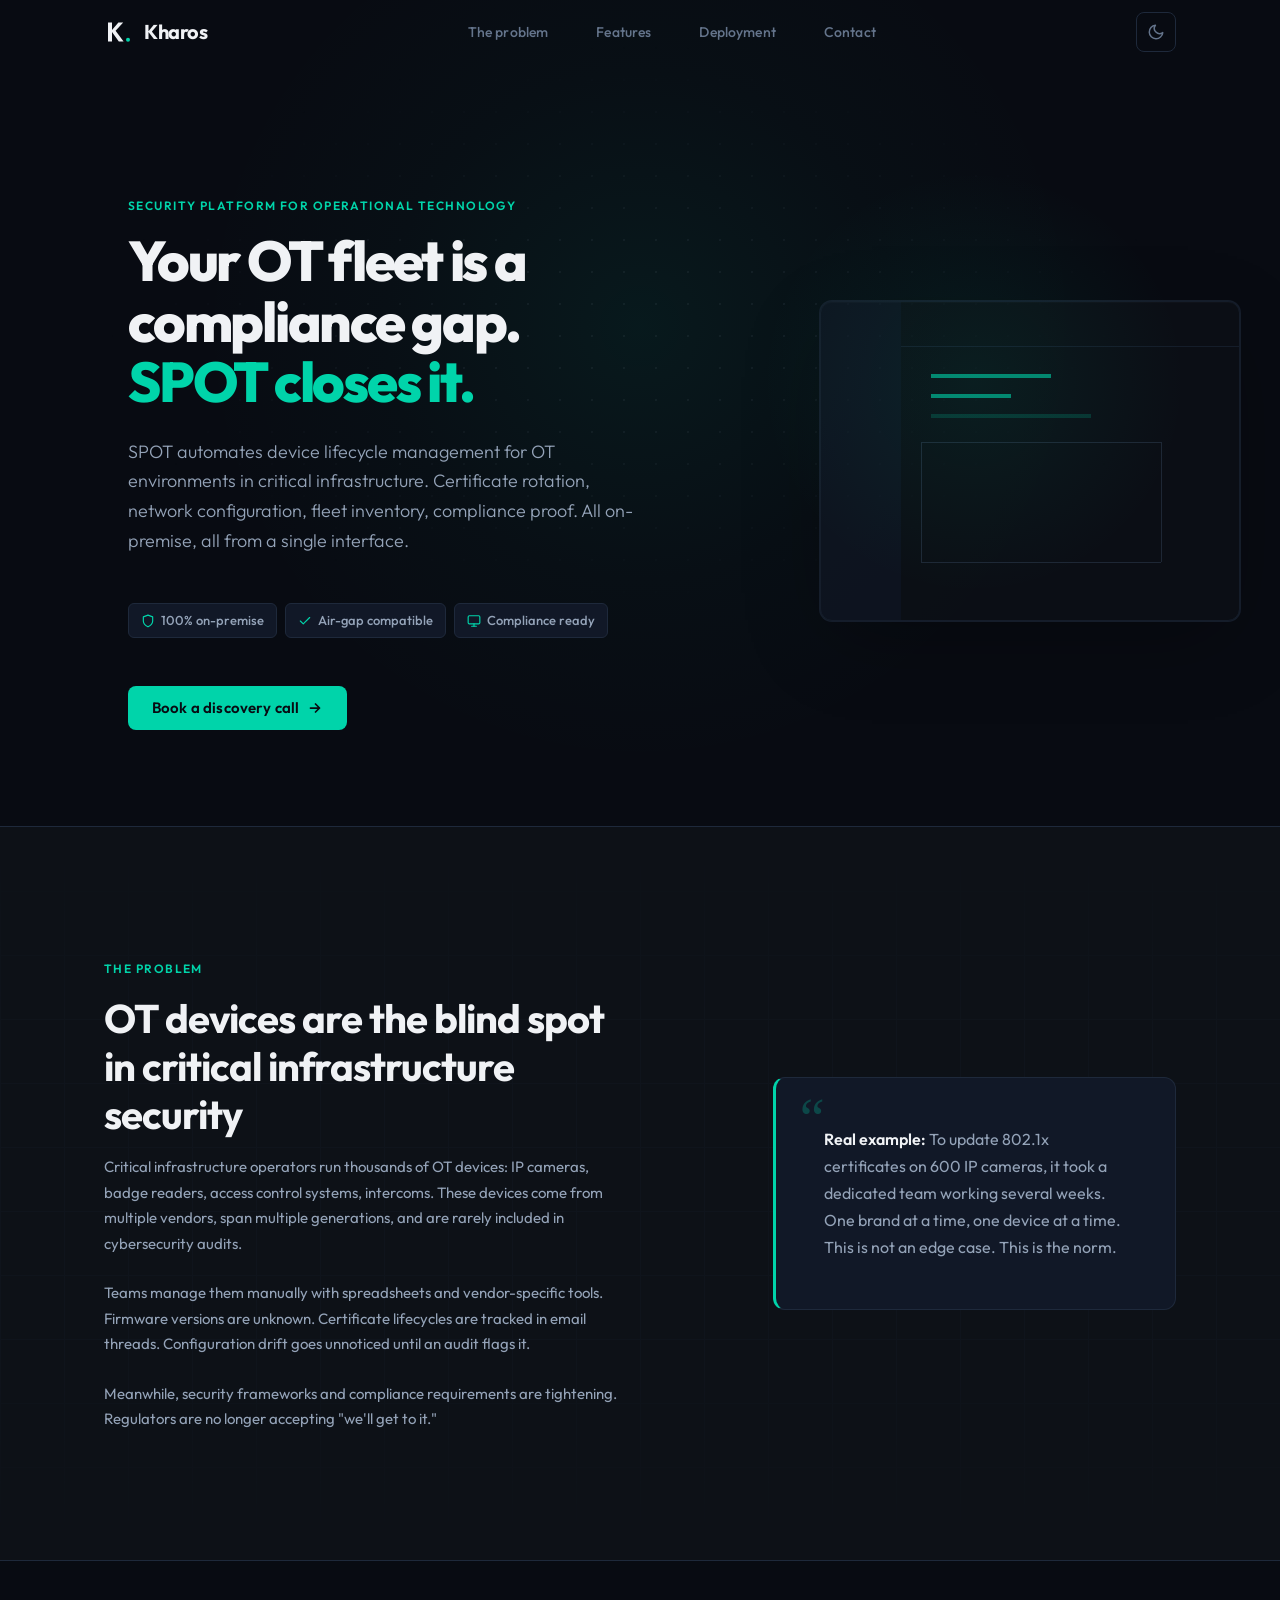
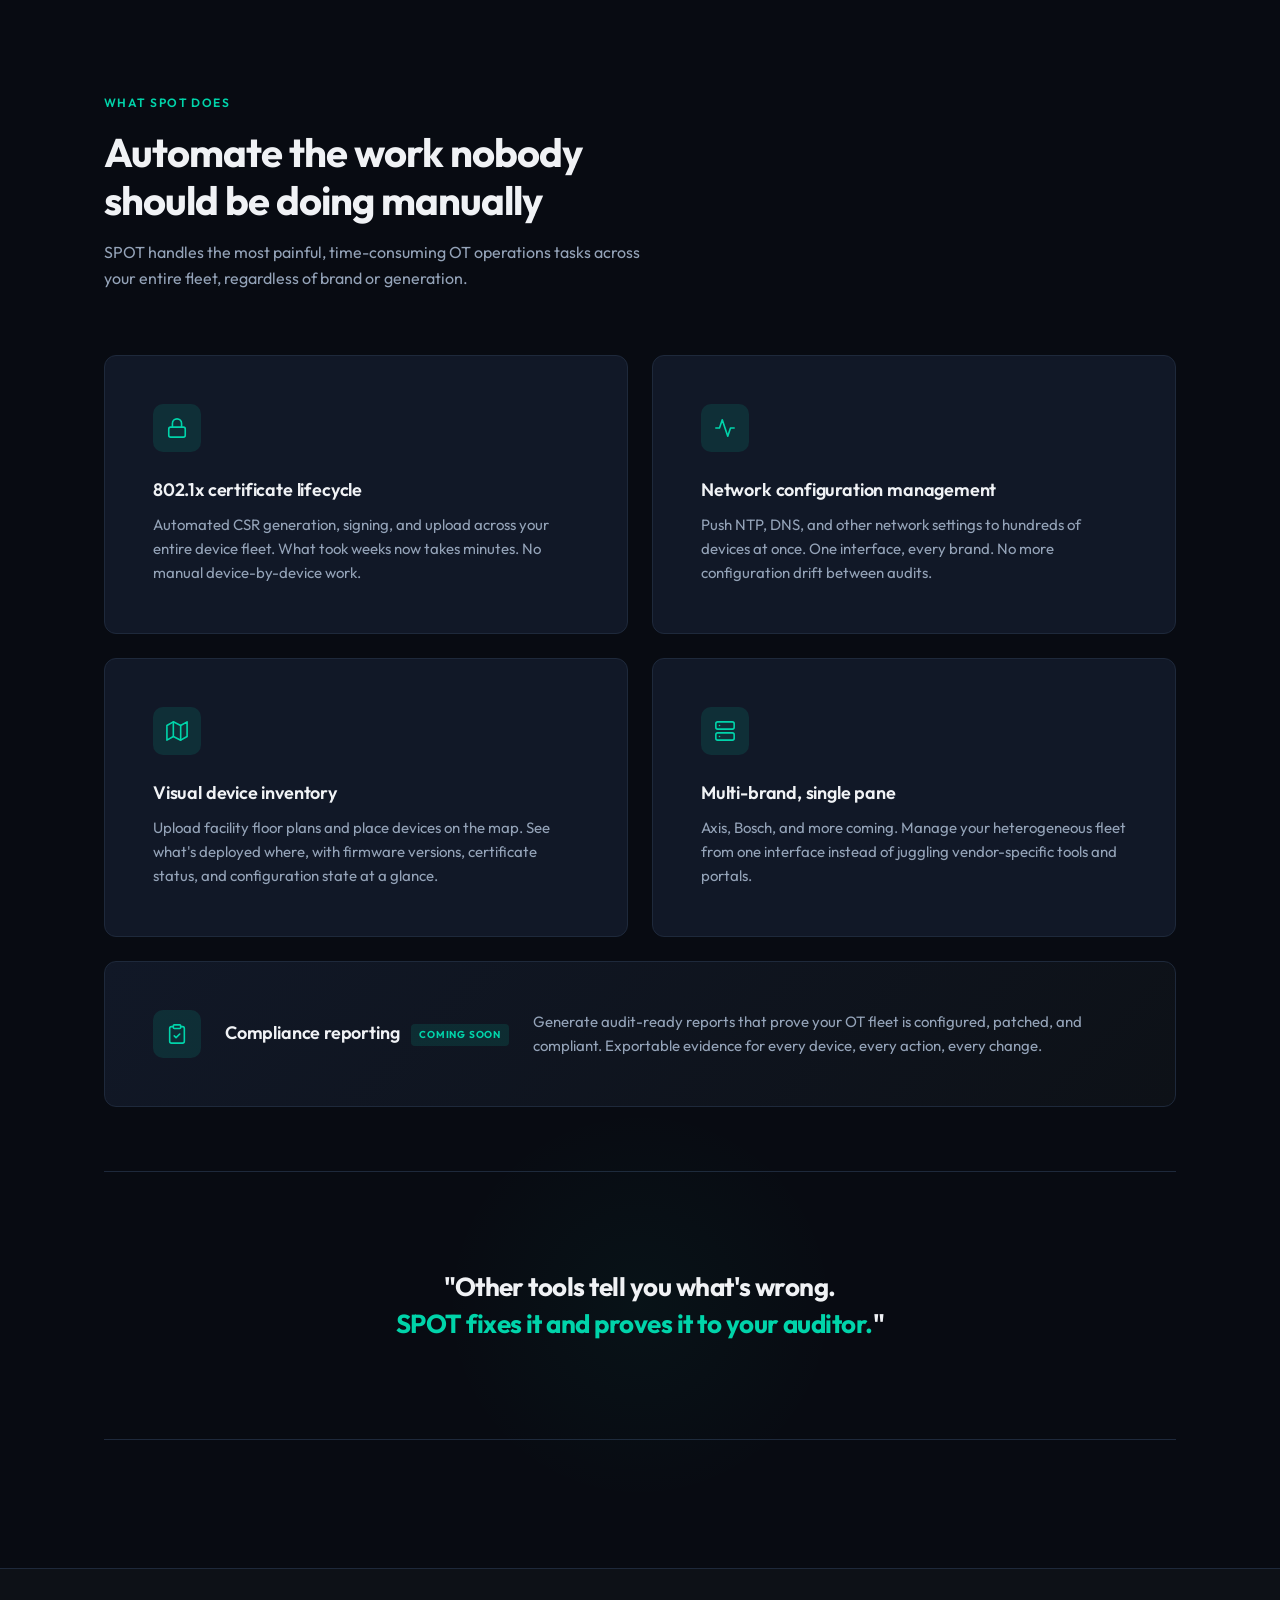
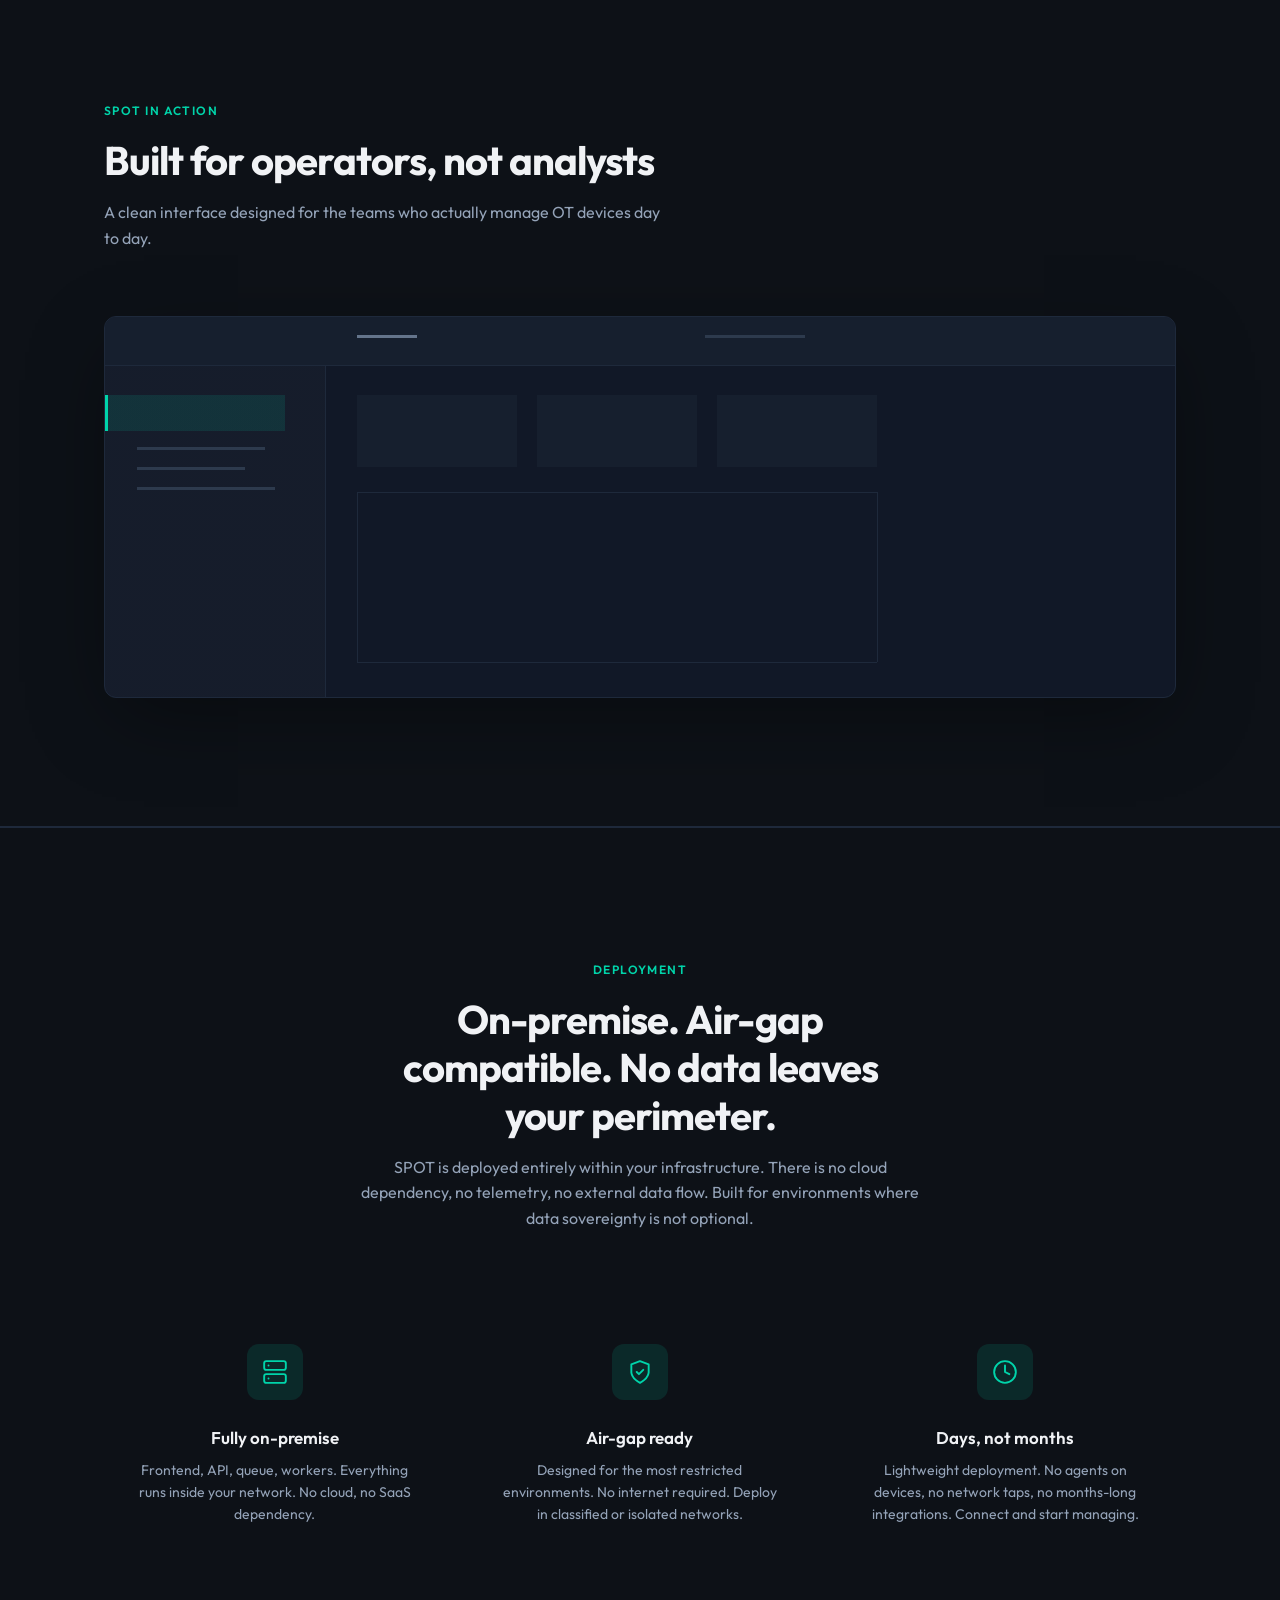
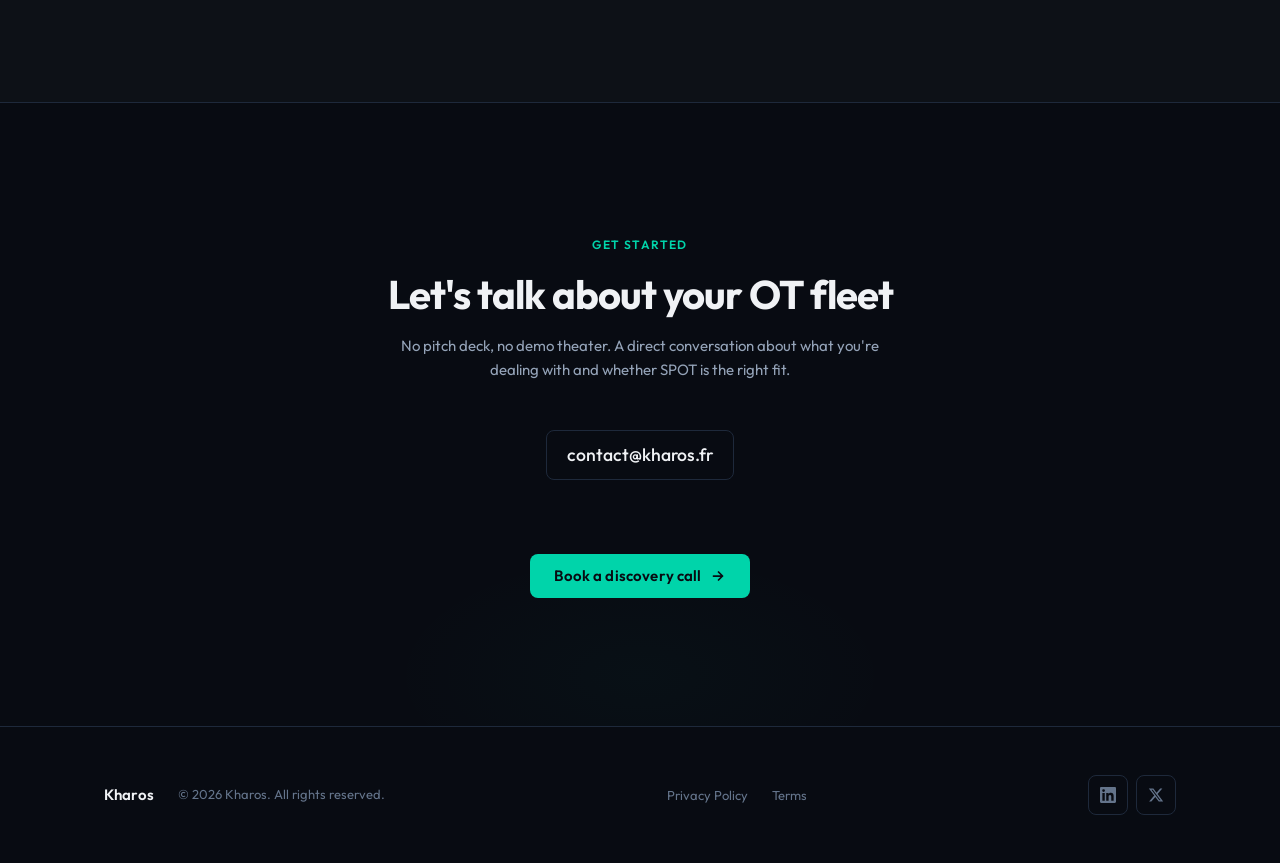
==== spot.html @ 01a0dfa3 "initial commit" ====
<!doctype html>
<html lang="en" data-theme="dark">
  <head>
    <meta charset="UTF-8" />
    <meta name="viewport" content="width=device-width, initial-scale=1.0" />
    <title>SPOT | Security Platform for Operational Technology | Kharos</title>
    <meta
      name="description"
      content="SPOT automates OT device lifecycle management for critical infrastructure. On-premise, air-gap compatible, built for compliance."
    />
    <meta name="keywords" content="OT security, device management, 802.1x automation, compliance, operational technology, SPOT, Kharos" />
    <meta property="og:title" content="SPOT | Security Platform for Operational Technology" />
    <meta
      property="og:description"
      content="Automate OT device lifecycle management. On-premise, air-gap compatible, built for lean teams under regulatory pressure."
    />
    <meta property="og:type" content="website" />
    <meta property="og:url" content="https://kharos.fr/spot" />
    <meta name="twitter:card" content="summary_large_image" />
    <link rel="canonical" href="https://kharos.fr/spot" />
    <link rel="icon" type="image/svg+xml" href="logo-dark.svg" id="favicon" />

    <!-- Fonts -->
    <link rel="preconnect" href="https://fonts.googleapis.com" />
    <link rel="preconnect" href="https://fonts.gstatic.com" crossorigin />
    <link href="https://fonts.googleapis.com/css2?family=Outfit:wght@300;400;500;600;700;800&display=swap" rel="stylesheet" />

    <!-- Styles -->
    <link rel="stylesheet" href="styles.css" />
    <link rel="stylesheet" href="spot.css" />
  </head>
  <body data-page="spot">
    <!-- ==================== NAVIGATION ==================== -->
    <nav class="nav" id="nav" role="navigation" aria-label="Main navigation">
      <div class="container">
        <a href="index.html" class="nav-logo" aria-label="Kharos home">
          <img src="logo-dark.svg" alt="Kharos logo" width="24" height="24" class="logo-dark" />
          <img src="logo-light.svg" alt="Kharos logo" width="24" height="24" class="logo-light" />
          Kharos
        </a>
        <ul class="nav-links" id="navLinks" role="list">
          <li><a href="#problem" data-i18n="nav.problem">The problem</a></li>
          <li><a href="#features" data-i18n="nav.features">Features</a></li>
          <li><a href="#deployment" data-i18n="nav.deployment">Deployment</a></li>
          <li><a href="#contact" data-i18n="nav.contact">Contact</a></li>
        </ul>
        <div class="nav-right">
          <!-- <button class="lang-toggle" id="langToggle" aria-label="Switch language">FR</button> -->
          <button class="theme-toggle" id="themeToggle" aria-label="Toggle light/dark mode">
            <svg class="icon-moon" viewBox="0 0 24 24"><path d="M21 12.79A9 9 0 1 1 11.21 3a7 7 0 0 0 9.79 9.79z" /></svg>
            <svg class="icon-sun" viewBox="0 0 24 24">
              <circle cx="12" cy="12" r="5" />
              <line x1="12" y1="1" x2="12" y2="3" />
              <line x1="12" y1="21" x2="12" y2="23" />
              <line x1="4.22" y1="4.22" x2="5.64" y2="5.64" />
              <line x1="18.36" y1="18.36" x2="19.78" y2="19.78" />
              <line x1="1" y1="12" x2="3" y2="12" />
              <line x1="21" y1="12" x2="23" y2="12" />
              <line x1="4.22" y1="19.78" x2="5.64" y2="18.36" />
              <line x1="18.36" y1="5.64" x2="19.78" y2="4.22" />
            </svg>
          </button>
          <button class="nav-toggle" id="navToggle" aria-label="Toggle menu" aria-expanded="false">
            <span></span>
            <span></span>
            <span></span>
          </button>
        </div>
      </div>
    </nav>

    <!-- ==================== HERO ==================== -->
    <section class="product-hero" id="hero">
      <div class="hero-bg" aria-hidden="true"></div>
      <div class="container">
        <div class="hero-content">
          <span class="section-label" data-i18n="spot.hero.label">Security Platform for Operational Technology</span>
          <h1 data-i18n-html="spot.hero.headline">Your OT fleet is a compliance gap.<br /><span class="accent">SPOT closes it.</span></h1>
          <p class="hero-sub" data-i18n="spot.hero.sub">
            SPOT automates device lifecycle management for OT environments in critical infrastructure. Certificate rotation, network configuration,
            fleet inventory, compliance proof. All on-premise, all from a single interface.
          </p>
          <div class="hero-badges">
            <span class="badge">
              <svg viewBox="0 0 24 24"><path d="M12 22s8-4 8-10V5l-8-3-8 3v7c0 6 8 10 8 10z" /></svg>
              <span data-i18n="spot.hero.badge1">100% on-premise</span>
            </span>
            <span class="badge">
              <svg viewBox="0 0 24 24"><polyline points="20 6 9 17 4 12" /></svg>
              <span data-i18n="spot.hero.badge2">Air-gap compatible</span>
            </span>
            <span class="badge">
              <svg viewBox="0 0 24 24">
                <rect x="2" y="3" width="20" height="14" rx="2" ry="2" />
                <line x1="8" y1="21" x2="16" y2="21" />
                <line x1="12" y1="17" x2="12" y2="21" />
              </svg>
              <span data-i18n="spot.hero.badge3">Compliance ready</span>
            </span>
          </div>
          <a href="#contact" class="btn btn-primary">
            <span data-i18n="spot.hero.cta">Book a discovery call</span>
            <svg viewBox="0 0 16 16" fill="none" aria-hidden="true">
              <path d="M3.5 8h9M8.5 4l4 4-4 4" stroke="currentColor" stroke-width="1.75" stroke-linecap="round" stroke-linejoin="round" />
            </svg>
          </a>
        </div>
      </div>
    </section>

    <!-- ==================== THE PROBLEM ==================== -->
    <section class="problem" id="problem">
      <div class="container">
        <div class="problem-grid">
          <div class="problem-text fade-in">
            <span class="section-label" data-i18n="spot.problem.label">The problem</span>
            <h2 class="section-heading" data-i18n="spot.problem.heading">OT devices are the blind spot in critical infrastructure security</h2>
            <p data-i18n="spot.problem.p1">
              Critical infrastructure operators run thousands of OT devices: IP cameras, badge readers, access control systems, intercoms. These
              devices come from multiple vendors, span multiple generations, and are rarely included in cybersecurity audits.
            </p>
            <p data-i18n="spot.problem.p2">
              Teams manage them manually with spreadsheets and vendor-specific tools. Firmware versions are unknown. Certificate lifecycles are
              tracked in email threads. Configuration drift goes unnoticed until an audit flags it.
            </p>
            <p data-i18n="spot.problem.p3">
              Meanwhile, security frameworks and compliance requirements are tightening. Regulators are no longer accepting "we'll get to it."
            </p>
          </div>
          <div class="callout fade-in">
            <p data-i18n-html="spot.problem.callout">
              <strong>Real example:</strong> To update 802.1x certificates on 600 IP cameras, it took a dedicated team working several weeks. One
              brand at a time, one device at a time. This is not an edge case. This is the norm.
            </p>
          </div>
        </div>
      </div>
    </section>

    <!-- ==================== WHAT SPOT DOES ==================== -->
    <section class="features" id="features">
      <div class="container">
        <div class="services-header fade-in">
          <span class="section-label" data-i18n="spot.features.label">What SPOT does</span>
          <h2 class="section-heading" data-i18n="spot.features.heading">Automate the work nobody should be doing manually</h2>
          <p data-i18n="spot.features.sub">
            SPOT handles the most painful, time-consuming OT operations tasks across your entire fleet, regardless of brand or generation.
          </p>
        </div>

        <div class="cards">
          <div class="card fade-in">
            <div class="card-icon">
              <svg viewBox="0 0 24 24">
                <rect x="3" y="11" width="18" height="11" rx="2" ry="2" />
                <path d="M7 11V7a5 5 0 0 1 10 0v4" />
              </svg>
            </div>
            <h3 data-i18n="spot.features.card1.title">802.1x certificate lifecycle</h3>
            <p data-i18n="spot.features.card1.text">
              Automated CSR generation, signing, and upload across your entire device fleet. What took weeks now takes minutes. No manual
              device-by-device work.
            </p>
          </div>

          <div class="card fade-in">
            <div class="card-icon">
              <svg viewBox="0 0 24 24"><polyline points="22 12 18 12 15 21 9 3 6 12 2 12" /></svg>
            </div>
            <h3 data-i18n="spot.features.card2.title">Network configuration management</h3>
            <p data-i18n="spot.features.card2.text">
              Push NTP, DNS, and other network settings to hundreds of devices at once. One interface, every brand. No more configuration drift
              between audits.
            </p>
          </div>

          <div class="card fade-in">
            <div class="card-icon">
              <svg viewBox="0 0 24 24">
                <polygon points="1 6 1 22 8 18 16 22 23 18 23 2 16 6 8 2 1 6" />
                <line x1="8" y1="2" x2="8" y2="18" />
                <line x1="16" y1="6" x2="16" y2="22" />
              </svg>
            </div>
            <h3 data-i18n="spot.features.card3.title">Visual device inventory</h3>
            <p data-i18n="spot.features.card3.text">
              Upload facility floor plans and place devices on the map. See what's deployed where, with firmware versions, certificate status, and
              configuration state at a glance.
            </p>
          </div>

          <div class="card fade-in">
            <div class="card-icon">
              <svg viewBox="0 0 24 24">
                <rect x="2" y="2" width="20" height="8" rx="2" ry="2" />
                <rect x="2" y="14" width="20" height="8" rx="2" ry="2" />
                <line x1="6" y1="6" x2="6.01" y2="6" />
                <line x1="6" y1="18" x2="6.01" y2="18" />
              </svg>
            </div>
            <h3 data-i18n="spot.features.card4.title">Multi-brand, single pane</h3>
            <p data-i18n="spot.features.card4.text">
              Axis, Bosch, and more coming. Manage your heterogeneous fleet from one interface instead of juggling vendor-specific tools and portals.
            </p>
          </div>

          <!-- Compliance reporting: coming soon -->
          <div class="card card-coming-soon fade-in">
            <div class="card-icon">
              <!-- Clipboard/check icon -->
              <svg viewBox="0 0 24 24">
                <path d="M16 4h2a2 2 0 0 1 2 2v14a2 2 0 0 1-2 2H6a2 2 0 0 1-2-2V6a2 2 0 0 1 2-2h2" />
                <rect x="8" y="2" width="8" height="4" rx="1" ry="1" />
                <path d="M9 14l2 2 4-4" />
              </svg>
            </div>
            <h3>
              <span data-i18n="spot.features.card5.title">Compliance reporting</span>
              <span class="badge-soon" data-i18n="spot.features.card5.badge">Coming soon</span>
            </h3>
            <p data-i18n="spot.features.card5.text">
              Generate audit-ready reports that prove your OT fleet is configured, patched, and compliant. Exportable evidence for every device, every
              action, every change.
            </p>
          </div>
        </div>

        <div class="quote-block fade-in">
          <p data-i18n-html="spot.features.quote">
            "Other tools tell you what's wrong.<br /><span class="accent">SPOT fixes it and proves it to your auditor.</span>"
          </p>
        </div>
      </div>
    </section>

    <!-- ==================== SCREENSHOT ==================== -->
    <section class="screenshot-section" id="screenshot">
      <div class="container">
        <div class="services-header fade-in">
          <span class="section-label" data-i18n="spot.screenshot.label">SPOT in action</span>
          <h2 class="section-heading" data-i18n="spot.screenshot.heading">Built for operators, not analysts</h2>
          <p data-i18n="spot.screenshot.sub">A clean interface designed for the teams who actually manage OT devices day to day.</p>
        </div>
        <div class="screenshot-frame fade-in">
          <!-- Replace the placeholder below with: <img src="screenshot.png" alt="SPOT interface"> -->
          <div class="screenshot-placeholder">
            <svg viewBox="0 0 24 24" width="32" height="32">
              <rect x="2" y="3" width="20" height="14" rx="2" ry="2" stroke="currentColor" fill="none" stroke-width="1.5" />
              <line x1="8" y1="21" x2="16" y2="21" stroke="currentColor" stroke-width="1.5" stroke-linecap="round" />
              <line x1="12" y1="17" x2="12" y2="21" stroke="currentColor" stroke-width="1.5" />
            </svg>
            <span data-i18n="spot.screenshot.placeholder">Product screenshot</span>
          </div>
        </div>
      </div>
    </section>

    <!-- ==================== DEPLOYMENT ==================== -->
    <section class="deployment" id="deployment">
      <div class="container">
        <div class="services-header fade-in">
          <span class="section-label" data-i18n="spot.deployment.label">Deployment</span>
          <h2 class="section-heading" data-i18n="spot.deployment.heading">On-premise. Air-gap compatible. No data leaves your perimeter.</h2>
          <p data-i18n="spot.deployment.sub">
            SPOT is deployed entirely within your infrastructure. There is no cloud dependency, no telemetry, no external data flow. Built for
            environments where data sovereignty is not optional.
          </p>
        </div>

        <div class="deployment-grid">
          <div class="deploy-item fade-in">
            <div class="deploy-icon">
              <svg viewBox="0 0 24 24">
                <rect x="2" y="2" width="20" height="8" rx="2" ry="2" />
                <rect x="2" y="14" width="20" height="8" rx="2" ry="2" />
                <line x1="6" y1="6" x2="6.01" y2="6" />
                <line x1="6" y1="18" x2="6.01" y2="18" />
              </svg>
            </div>
            <h3 data-i18n="spot.deployment.item1.title">Fully on-premise</h3>
            <p data-i18n="spot.deployment.item1.text">
              Frontend, API, queue, workers. Everything runs inside your network. No cloud, no SaaS dependency.
            </p>
          </div>
          <div class="deploy-item fade-in">
            <div class="deploy-icon">
              <svg viewBox="0 0 24 24">
                <path d="M12 22s8-4 8-10V5l-8-3-8 3v7c0 6 8 10 8 10z" />
                <polyline points="9 12 11 14 15 10" />
              </svg>
            </div>
            <h3 data-i18n="spot.deployment.item2.title">Air-gap ready</h3>
            <p data-i18n="spot.deployment.item2.text">
              Designed for the most restricted environments. No internet required. Deploy in classified or isolated networks.
            </p>
          </div>
          <div class="deploy-item fade-in">
            <div class="deploy-icon">
              <svg viewBox="0 0 24 24">
                <circle cx="12" cy="12" r="10" />
                <polyline points="12 6 12 12 16 14" />
              </svg>
            </div>
            <h3 data-i18n="spot.deployment.item3.title">Days, not months</h3>
            <p data-i18n="spot.deployment.item3.text">
              Lightweight deployment. No agents on devices, no network taps, no months-long integrations. Connect and start managing.
            </p>
          </div>
        </div>
      </div>
    </section>

    <!-- ==================== CTA ==================== -->
    <section class="spot-cta" id="contact">
      <div class="container">
        <div class="fade-in">
          <span class="section-label" data-i18n="spot.cta.label">Get started</span>
          <h2 class="section-heading" data-i18n="spot.cta.heading">Let's talk about your OT fleet</h2>
          <p data-i18n="spot.cta.text">
            No pitch deck, no demo theater. A direct conversation about what you're dealing with and whether SPOT is the right fit.
          </p>
          <a href="mailto:contact@kharos.fr" class="contact-email">contact@kharos.fr</a>
          <br /><br />
          <a href="mailto:contact@kharos.fr" class="btn btn-primary">
            <span data-i18n="spot.cta.button">Book a discovery call</span>
            <svg viewBox="0 0 16 16" fill="none" aria-hidden="true">
              <path d="M3.5 8h9M8.5 4l4 4-4 4" stroke="currentColor" stroke-width="1.75" stroke-linecap="round" stroke-linejoin="round" />
            </svg>
          </a>
        </div>
      </div>
    </section>

    <!-- ==================== FOOTER ==================== -->
    <footer class="footer">
      <div class="container">
        <div class="footer-left">
          <span class="footer-brand">Kharos</span>
          <span class="footer-copy">&copy; 2026 Kharos. All rights reserved.</span>
        </div>
        <ul class="footer-links" role="list">
          <li><a href="#" data-i18n="footer.privacy">Privacy Policy</a></li>
          <li><a href="#" data-i18n="footer.terms">Terms</a></li>
        </ul>
        <div class="footer-social">
          <a href="#" aria-label="LinkedIn">
            <svg viewBox="0 0 24 24">
              <path
                d="M20.447 20.452h-3.554v-5.569c0-1.328-.027-3.037-1.852-3.037-1.853 0-2.136 1.445-2.136 2.939v5.667H9.351V9h3.414v1.561h.046c.477-.9 1.637-1.85 3.37-1.85 3.601 0 4.267 2.37 4.267 5.455v6.286zM5.337 7.433a2.062 2.062 0 01-2.063-2.065 2.064 2.064 0 112.063 2.065zm1.782 13.019H3.555V9h3.564v11.452zM22.225 0H1.771C.792 0 0 .774 0 1.729v20.542C0 23.227.792 24 1.771 24h20.451C23.2 24 24 23.227 24 22.271V1.729C24 .774 23.2 0 22.222 0h.003z"
              />
            </svg>
          </a>
          <a href="#" aria-label="X (Twitter)">
            <svg viewBox="0 0 24 24">
              <path
                d="M18.244 2.25h3.308l-7.227 8.26 8.502 11.24H16.17l-5.214-6.817L4.99 21.75H1.68l7.73-8.835L1.254 2.25H8.08l4.713 6.231zm-1.161 17.52h1.833L7.084 4.126H5.117z"
              />
            </svg>
          </a>
        </div>
      </div>
    </footer>

    <!-- Scripts -->
    <script src="main.js"></script>
    <script src="spot.js"></script>
    <script src="i18n.js"></script>
  </body>
</html>
---- styles.css ----
/* ==========================================================
   CSS CUSTOM PROPERTIES
   Edit these to quickly change colors, fonts, and spacing.
   ========================================================== */
:root {
    /* Background tones: deep navy-charcoal, not pure black */
    --bg-primary:    #080b12;
    --bg-secondary:  #0d1117;
    --bg-card:       #111827;
    --bg-card-hover: #161f2e;

    /* Accent: teal-cyan */
    --accent:        #00d4aa;
    --accent-dim:    rgba(0, 212, 170, 0.12);
    --accent-glow:   rgba(0, 212, 170, 0.25);

    /* Text */
    --text-primary:   #f0f2f5;
    --text-secondary: #94a3b8;
    --text-muted:     #64748b;

    /* Borders */
    --border:        #1e293b;
    --border-light:  #2d3a4d;

    /* Typography: follows 4pt baseline grid */
    --font-family:   'Outfit', sans-serif;
    --font-base:     1rem;       /* 16px */
    --line-height:   1.6;        /* 25.6px, comfortable for body text */

    /* Spacing scale: 8pt grid system */
    --space-xs:  0.25rem;  /* 4px */
    --space-sm:  0.5rem;   /* 8px */
    --space-md:  1rem;     /* 16px */
    --space-lg:  1.5rem;   /* 24px */
    --space-xl:  2rem;     /* 32px */
    --space-2xl: 3rem;     /* 48px */
    --space-3xl: 4rem;     /* 64px */
    --space-4xl: 6rem;     /* 96px */
    --space-5xl: 8rem;     /* 128px */

    /* Layout */
    --max-width:  1120px;
    --nav-height: 64px;      /* 8pt aligned */


    /* Nav overlay for scrolled state */
    --nav-bg: rgba(8, 11, 18, 0.85);
    --nav-mobile-bg: #080b12;
}

/* ==========================================================
   LIGHT MODE
   ========================================================== */
[data-theme="light"] {
    --bg-primary:    #ffffff;
    --bg-secondary:  #f8f9fb;
    --bg-card:       #f1f3f6;
    --bg-card-hover: #e8ebf0;

    --accent:        #00a884;
    --accent-dim:    rgba(0, 168, 132, 0.1);
    --accent-glow:   rgba(0, 168, 132, 0.2);

    --text-primary:   #0f1419;
    --text-secondary: #536471;
    --text-muted:     #8899a6;

    --border:        #e1e4e8;
    --border-light:  #cfd4da;

    --nav-bg: rgba(255, 255, 255, 0.85);
    --nav-mobile-bg: #ffffff;
}

/* ==========================================================
   RESET & BASE
   ========================================================== */
*, *::before, *::after {
    margin: 0;
    padding: 0;
    box-sizing: border-box;
}

html {
    scroll-behavior: smooth;
    -webkit-font-smoothing: antialiased;
    -moz-osx-font-smoothing: grayscale;
}

body {
    font-family: var(--font-family);
    font-size: var(--font-base);
    line-height: var(--line-height);
    color: var(--text-secondary);
    background-color: var(--bg-primary);
    overflow-x: hidden;
}

/* Prevent scroll when mobile menu is open (iOS-safe) */
body.menu-open {
    overflow: hidden;
    position: fixed;
    width: 100%;
    /* top is set dynamically via JS to preserve scroll position */
}

a {
    color: inherit;
    text-decoration: none;
}

img { max-width: 100%; display: block; }

/* Utility: constrain content width */
.container {
    width: 100%;
    max-width: var(--max-width);
    margin: 0 auto;
    padding: 0 var(--space-lg);
}

/* ==========================================================
   NAVIGATION
   ========================================================== */
.nav {
    position: fixed;
    top: 0;
    left: 0;
    right: 0;
    z-index: 100;
    height: var(--nav-height);
    display: flex;
    align-items: center;
    transition: background 0.3s ease, border-color 0.3s ease;
    border-bottom: 1px solid transparent;
}

.nav.scrolled {
    background: var(--nav-bg);
    backdrop-filter: blur(16px);
    -webkit-backdrop-filter: blur(16px);
    border-bottom-color: var(--border);
}

.nav .container {
    display: flex;
    align-items: center;
    justify-content: space-between;
}

.nav-logo {
    display: flex;
    align-items: center;
    gap: 0.5rem;
    font-size: 1.25rem;
    font-weight: 700;
    color: var(--text-primary);
    letter-spacing: -0.02em;
}

.nav-logo img {
    height: 24px;
    width: auto;
}

/* Toggle logo per theme */
.nav-logo .logo-dark  { display: block; }
.nav-logo .logo-light { display: none; }
[data-theme="light"] .nav-logo .logo-dark  { display: none; }
[data-theme="light"] .nav-logo .logo-light { display: block; }

.nav-links {
    display: flex;
    align-items: center;
    gap: var(--space-2xl);
    list-style: none;
}

.nav-links a {
    font-size: 0.875rem;
    font-weight: 500;
    color: var(--text-muted);
    transition: color 0.2s ease;
    letter-spacing: 0.01em;
}

.nav-links a:hover {
    color: var(--text-primary);
}

/* Theme toggle button in nav */
.theme-toggle {
    display: flex;
    align-items: center;
    justify-content: center;
    width: 40px;
    height: 40px;
    border-radius: 8px;
    border: 1px solid var(--border);
    background: transparent;
    color: var(--text-muted);
    cursor: pointer;
    transition: border-color 0.2s ease, color 0.2s ease;
    flex-shrink: 0;
}

.theme-toggle:hover {
    border-color: var(--border-light);
    color: var(--text-primary);
}

.theme-toggle svg {
    width: 18px;
    height: 18px;
    stroke: currentColor;
    fill: none;
    stroke-width: 2;
    stroke-linecap: round;
    stroke-linejoin: round;
}

/* Hide the inactive icon */
.theme-toggle .icon-moon  { display: block; }
.theme-toggle .icon-sun   { display: none; }
[data-theme="light"] .theme-toggle .icon-moon  { display: none; }
[data-theme="light"] .theme-toggle .icon-sun   { display: block; }

/* Mobile menu toggle */
.nav-toggle {
    display: none;
    background: none;
    border: none;
    cursor: pointer;
    padding: var(--space-sm);
}

.nav-toggle span {
    display: block;
    width: 22px;
    height: 2px;
    background: var(--text-primary);
    margin: 5px 0;
    border-radius: 1px;
    transition: transform 0.25s ease, opacity 0.25s ease;
}

.nav-toggle.active span:nth-child(1) {
    transform: translateY(7px) rotate(45deg);
}
.nav-toggle.active span:nth-child(2) {
    opacity: 0;
}
.nav-toggle.active span:nth-child(3) {
    transform: translateY(-7px) rotate(-45deg);
}

/* Desktop: nav-right holds lang toggle + theme toggle + hamburger */
.nav-right {
    display: flex;
    align-items: center;
    gap: var(--space-sm);
}

/* Language toggle */
.lang-toggle {
    display: flex;
    align-items: center;
    justify-content: center;
    width: 40px;
    height: 40px;
    border-radius: 8px;
    border: 1px solid var(--border);
    background: transparent;
    color: var(--text-muted);
    font-family: var(--font-family);
    font-size: 0.75rem;
    font-weight: 700;
    letter-spacing: 0.04em;
    cursor: pointer;
    transition: border-color 0.2s ease, color 0.2s ease;
    flex-shrink: 0;
}

.lang-toggle:hover {
    border-color: var(--border-light);
    color: var(--text-primary);
}

/* ==========================================================
   BUTTONS
   Min height 44px for touch targets (WCAG 2.5.5)
   ========================================================== */
.btn {
    display: inline-flex;
    align-items: center;
    justify-content: center;
    gap: 0.5rem;
    font-family: var(--font-family);
    font-size: 0.9375rem;
    font-weight: 600;
    min-height: 44px;
    padding: 0.625rem 1.5rem;
    border-radius: 8px;
    border: none;
    cursor: pointer;
    transition: all 0.25s ease;
    letter-spacing: 0.01em;
}

.btn-primary {
    background: var(--accent);
    color: #080b12;
}

[data-theme="light"] .btn-primary {
    color: #ffffff;
}

.btn-primary:hover {
    filter: brightness(1.1);
    box-shadow: 0 0 24px var(--accent-glow);
    transform: translateY(-1px);
}

.btn-outline {
    background: transparent;
    color: var(--text-primary);
    border: 1px solid var(--border-light);
}

.btn-outline:hover {
    border-color: var(--accent);
    color: var(--accent);
}

/* Button arrow */
.btn svg {
    width: 16px;
    height: 16px;
    transition: transform 0.2s ease;
}

.btn:hover svg {
    transform: translateX(3px);
}

/* ==========================================================
   SECTION DEFAULTS
   ========================================================== */
section {
    padding: var(--space-5xl) 0;
}

.section-label {
    display: inline-block;
    font-size: 0.75rem;
    font-weight: 600;
    letter-spacing: 0.12em;
    text-transform: uppercase;
    color: var(--accent);
    margin-bottom: var(--space-md);
}

.section-heading {
    font-size: clamp(1.75rem, 3.5vw, 2.5rem);
    font-weight: 700;
    color: var(--text-primary);
    line-height: 1.2;
    letter-spacing: -0.025em;
    margin-bottom: var(--space-md);
}

/* ==========================================================
   HERO
   ========================================================== */
.hero {
    position: relative;
    min-height: 100vh;
    display: flex;
    align-items: center;
    justify-content: center;
    text-align: center;
    padding-top: var(--nav-height);
    overflow: hidden;
}

/* Subtle radial grid background */
.hero-bg {
    position: absolute;
    inset: 0;
    z-index: 0;
    overflow: hidden;
}

/* Radial glow at center-top */
.hero-bg::before {
    content: '';
    position: absolute;
    top: -15%;
    left: 50%;
    transform: translateX(-50%);
    width: 900px;
    height: 900px;
    background: radial-gradient(
        ellipse at center,
        rgba(0, 212, 170, 0.07) 0%,
        rgba(0, 212, 170, 0.02) 40%,
        transparent 70%
    );
    pointer-events: none;
}

[data-theme="light"] .hero-bg::before {
    background: radial-gradient(
        ellipse at center,
        rgba(0, 168, 132, 0.06) 0%,
        rgba(0, 168, 132, 0.02) 40%,
        transparent 70%
    );
}

/* Dot grid overlay */
.hero-bg::after {
    content: '';
    position: absolute;
    inset: 0;
    background-image: radial-gradient(
        rgba(148, 163, 184, 0.08) 1px,
        transparent 1px
    );
    background-size: 32px 32px;
    mask-image: radial-gradient(ellipse 60% 50% at 50% 40%, black 20%, transparent 70%);
    -webkit-mask-image: radial-gradient(ellipse 60% 50% at 50% 40%, black 20%, transparent 70%);
    pointer-events: none;
}

[data-theme="light"] .hero-bg::after {
    background-image: radial-gradient(
        rgba(15, 20, 25, 0.06) 1px,
        transparent 1px
    );
}

.hero-content {
    position: relative;
    z-index: 1;
    max-width: 720px;
    padding: 0 var(--space-lg);
}

.hero h1 {
    font-size: clamp(2.5rem, 6.5vw, 4.25rem);
    font-weight: 800;
    color: var(--text-primary);
    line-height: 1.1;
    letter-spacing: -0.035em;
    margin-bottom: var(--space-lg);
}

/* Accent word in headline */
.hero h1 .accent {
    color: var(--accent);
}

.hero p {
    font-size: clamp(1.05rem, 2vw, 1.2rem);
    color: var(--text-secondary);
    max-width: 520px;
    margin: 0 auto var(--space-2xl);
    line-height: 1.6;
    font-weight: 300;
}

/* ==========================================================
   WHAT WE DO:3-card grid
   ========================================================== */
.services {
    background: var(--bg-secondary);
    border-top: 1px solid var(--border);
    border-bottom: 1px solid var(--border);
}

.services-header {
    text-align: center;
    max-width: 560px;
    margin: 0 auto var(--space-3xl);
}

.cards {
    display: grid;
    grid-template-columns: repeat(3, 1fr);
    gap: var(--space-lg);
}

.card {
    background: var(--bg-card);
    border: 1px solid var(--border);
    border-radius: 12px;
    padding: var(--space-2xl);
    transition: border-color 0.3s ease, background 0.3s ease;
}

.card:hover {
    border-color: var(--border-light);
    background: var(--bg-card-hover);
}

.card-icon {
    width: 48px;
    height: 48px;
    border-radius: 10px;
    background: var(--accent-dim);
    display: flex;
    align-items: center;
    justify-content: center;
    margin-bottom: var(--space-lg);
}

.card-icon svg {
    width: 22px;
    height: 22px;
    stroke: var(--accent);
    fill: none;
    stroke-width: 1.75;
    stroke-linecap: round;
    stroke-linejoin: round;
}

.card h3 {
    font-size: 1.125rem;
    font-weight: 600;
    color: var(--text-primary);
    margin-bottom: var(--space-sm);
    letter-spacing: -0.01em;
}

.card p {
    font-size: 0.9375rem;
    color: var(--text-secondary);
    line-height: 1.6;
}

/* ==========================================================
   MISSION / ABOUT
   ========================================================== */
.mission {
    text-align: center;
}

.mission-content {
    max-width: 620px;
    margin: 0 auto;
}

.mission-content p {
    font-size: clamp(1.05rem, 2vw, 1.15rem);
    color: var(--text-secondary);
    line-height: 1.7;
    font-weight: 300;
}

/* Divider line */
.divider {
    width: 48px;
    height: 2px;
    background: var(--accent);
    border-radius: 1px;
    margin: var(--space-2xl) auto;
    opacity: 0.5;
}

/* ==========================================================
   CONTACT / CTA
   ========================================================== */
.contact {
    background: var(--bg-secondary);
    border-top: 1px solid var(--border);
    text-align: center;
}

.contact-content {
    max-width: 520px;
    margin: 0 auto;
}

.contact-email {
    display: inline-block;
    font-size: 1.1rem;
    font-weight: 500;
    color: var(--text-primary);
    margin-bottom: var(--space-2xl);
    padding: 0.625rem 1.25rem;
    border: 1px solid var(--border);
    border-radius: 8px;
    transition: border-color 0.2s ease, color 0.2s ease;
}

.contact-email:hover {
    border-color: var(--accent);
    color: var(--accent);
}

/* ==========================================================
   FOOTER
   ========================================================== */
.footer {
    padding: var(--space-2xl) 0;
    border-top: 1px solid var(--border);
}

.footer .container {
    display: flex;
    align-items: center;
    justify-content: space-between;
    flex-wrap: wrap;
    gap: var(--space-md);
}

.footer-left {
    display: flex;
    align-items: center;
    gap: var(--space-lg);
}

.footer-brand {
    font-size: 0.9375rem;
    font-weight: 600;
    color: var(--text-primary);
}

.footer-copy {
    font-size: 0.8125rem;
    color: var(--text-muted);
}

.footer-links {
    display: flex;
    align-items: center;
    gap: var(--space-lg);
    list-style: none;
}

.footer-links a {
    font-size: 0.8125rem;
    color: var(--text-muted);
    transition: color 0.2s ease;
}

.footer-links a:hover {
    color: var(--text-primary);
}

/* Social icons:44px min touch target */
.footer-social {
    display: flex;
    align-items: center;
    gap: var(--space-sm);
}

.footer-social a {
    display: flex;
    align-items: center;
    justify-content: center;
    width: 40px;
    height: 40px;
    border-radius: 8px;
    border: 1px solid var(--border);
    transition: border-color 0.2s ease, color 0.2s ease;
    color: var(--text-muted);
}

.footer-social a:hover {
    border-color: var(--border-light);
    color: var(--text-primary);
}

.footer-social svg {
    width: 16px;
    height: 16px;
    fill: currentColor;
}

/* ==========================================================
   SCROLL ANIMATIONS
   ========================================================== */
.fade-in {
    opacity: 0;
    transform: translateY(20px);
    transition: opacity 0.6s ease, transform 0.6s ease;
}

.fade-in.visible {
    opacity: 1;
    transform: translateY(0);
}

/* Staggered delays for cards */
.card:nth-child(1) { transition-delay: 0s; }
.card:nth-child(2) { transition-delay: 0.1s; }
.card:nth-child(3) { transition-delay: 0.2s; }

/* ==========================================================
   RESPONSIVE
   ========================================================== */

/* Tablet & mobile */
@media (max-width: 768px) {
    section {
        padding: var(--space-4xl) 0;
    }

    .cards {
        grid-template-columns: 1fr;
        gap: var(--space-md);
    }

    .card {
        padding: var(--space-lg);
    }

    /* Mobile menu:fixed overlay */
    .nav-links {
        position: fixed;
        top: 0;
        left: 0;
        right: 0;
        bottom: 0;
        z-index: 99;
        flex-direction: column;
        align-items: center;
        justify-content: center;
        gap: var(--space-2xl);
        background: var(--nav-mobile-bg);
        /* Hidden by default:use visibility + opacity for smooth transition */
        visibility: hidden;
        opacity: 0;
        pointer-events: none;
        transition: opacity 0.25s ease, visibility 0.25s ease;
    }

    .nav-links.open {
        visibility: visible;
        opacity: 1;
        pointer-events: auto;
    }

    .nav-links a {
        font-size: 1.25rem;
        color: var(--text-primary);
    }

    .nav-toggle {
        display: block;
        position: relative;
        z-index: 101;
    }

    .footer .container {
        flex-direction: column;
        text-align: center;
        gap: var(--space-lg);
    }

    .footer-left {
        flex-direction: column;
    }
}

/* Small mobile */
@media (max-width: 480px) {
    .hero h1 {
        font-size: 2.25rem;
    }

    .btn {
        width: 100%;
        justify-content: center;
    }
}
---- spot.css ----
/* ==========================================================
   SPOT PAGE: elevated design
   All visual improvements via CSS only. HTML structure untouched.
   ========================================================== */

/* ==========================================================
   1. HERO: 2-column split with abstract UI visual
   ========================================================== */
.product-hero {
    position: relative;
    min-height: auto;
    display: flex;
    align-items: center;
    padding: calc(var(--nav-height) + var(--space-5xl)) 0 var(--space-4xl);
    overflow: hidden;
}

.product-hero .hero-bg {
    position: absolute;
    inset: 0;
    z-index: 0;
    overflow: hidden;
}

.product-hero .container {
    display: grid;
    grid-template-columns: 1fr;
    position: relative;
}

.product-hero .hero-content {
    position: relative;
    z-index: 1;
    max-width: 620px;
}

/* Abstract dashboard visual on the right side of hero */
.product-hero .container::after {
    content: '';
    position: absolute;
    right: -40px;
    top: 50%;
    transform: translateY(-50%);
    width: 420px;
    height: 320px;
    border-radius: 12px;
    border: 1px solid var(--border);
    background: var(--bg-secondary);
    box-shadow:
        0 0 0 1px var(--border),
        0 24px 80px -12px rgba(0, 0, 0, 0.5),
        inset 0 1px 0 rgba(255, 255, 255, 0.03);
    /* Fake dashboard: sidebar + content area */
    background-image:
        /* Sidebar */
        linear-gradient(to right, var(--bg-card) 0px, var(--bg-card) 80px, transparent 80px),
        /* Top bar */
        linear-gradient(to bottom, var(--border) 0px, var(--border) 1px, transparent 1px),
        /* Sidebar items */
        linear-gradient(to right, var(--border-light) 0px, var(--border-light) 40px, transparent 40px),
        linear-gradient(to right, var(--accent) 0px, var(--accent) 30px, transparent 30px),
        linear-gradient(to right, var(--border-light) 0px, var(--border-light) 36px, transparent 36px),
        linear-gradient(to right, var(--border-light) 0px, var(--border-light) 44px, transparent 44px),
        /* Content area: status bars */
        linear-gradient(to right, var(--accent) 0px, var(--accent) 120px, transparent 120px),
        linear-gradient(to right, var(--accent) 0px, var(--accent) 80px, transparent 80px),
        linear-gradient(to right, rgba(0,212,170,0.3) 0px, rgba(0,212,170,0.3) 160px, transparent 160px),
        /* Content area: device dots */
        radial-gradient(circle 3px at 140px 180px, var(--accent) 100%, transparent 100%),
        radial-gradient(circle 3px at 200px 200px, var(--accent) 100%, transparent 100%),
        radial-gradient(circle 3px at 260px 160px, var(--accent) 100%, transparent 100%),
        radial-gradient(circle 3px at 180px 230px, rgba(0,212,170,0.4) 100%, transparent 100%),
        radial-gradient(circle 3px at 300px 210px, rgba(0,212,170,0.4) 100%, transparent 100%),
        radial-gradient(circle 3px at 340px 170px, var(--accent) 100%, transparent 100%),
        /* Floor plan outline in content area */
        linear-gradient(to right, var(--border-light) 0px, var(--border-light) 240px, transparent 240px),
        linear-gradient(to bottom, var(--border-light) 0px, var(--border-light) 120px, transparent 120px),
        linear-gradient(to right, var(--border-light) 0px, var(--border-light) 240px, transparent 240px),
        linear-gradient(to bottom, var(--border-light) 0px, var(--border-light) 120px, transparent 120px);
    background-size:
        80px 100%,
        100% 44px,
        40px 3px, 30px 3px, 36px 3px, 44px 3px,
        120px 4px, 80px 4px, 160px 4px,
        6px 6px, 6px 6px, 6px 6px, 6px 6px, 6px 6px, 6px 6px,
        1px 120px, 240px 1px, 1px 120px, 240px 1px;
    background-position:
        0 0,
        0 44px,
        20px 72px, 20px 92px, 20px 112px, 20px 132px,
        110px 72px, 110px 92px, 110px 112px,
        140px 180px, 200px 200px, 260px 160px, 180px 230px, 300px 210px, 340px 170px,
        100px 140px, 100px 140px, 340px 140px, 100px 260px;
    background-repeat: no-repeat;
    opacity: 0.6;
    pointer-events: none;
}

/* Glow accent on the mock */
.product-hero .hero-content::after {
    content: '';
    position: absolute;
    right: -500px;
    top: -60px;
    width: 500px;
    height: 500px;
    background: radial-gradient(circle at center, var(--accent-glow) 0%, transparent 60%);
    pointer-events: none;
    opacity: 0.3;
}

.product-hero h1 {
    font-size: clamp(2.25rem, 5.5vw, 3.5rem);
    font-weight: 800;
    color: var(--text-primary);
    line-height: 1.08;
    letter-spacing: -0.04em;
    margin-bottom: var(--space-lg);
}

.product-hero h1 .accent {
    color: var(--accent);
}

.product-hero .hero-sub {
    font-size: clamp(1rem, 1.8vw, 1.125rem);
    color: var(--text-secondary);
    max-width: 520px;
    line-height: 1.65;
    font-weight: 300;
    margin-bottom: var(--space-2xl);
}

.hero-badges {
    display: flex;
    flex-wrap: wrap;
    gap: var(--space-sm);
    margin-bottom: var(--space-2xl);
}

.badge {
    display: inline-flex;
    align-items: center;
    gap: 0.375rem;
    font-size: 0.8125rem;
    font-weight: 500;
    color: var(--text-secondary);
    padding: 0.375rem 0.75rem;
    border: 1px solid var(--border);
    border-radius: 6px;
    background: var(--bg-card);
}

.badge svg {
    width: 14px;
    height: 14px;
    stroke: var(--accent);
    fill: none;
    stroke-width: 2;
    stroke-linecap: round;
    stroke-linejoin: round;
}

/* ==========================================================
   2. PROBLEM: asymmetric dramatic layout
   ========================================================== */
.problem {
    background: var(--bg-secondary);
    border-top: 1px solid var(--border);
    border-bottom: 1px solid var(--border);
    position: relative;
}

/* Subtle grid pattern on problem section */
.problem::before {
    content: '';
    position: absolute;
    inset: 0;
    background-image: linear-gradient(var(--border) 1px, transparent 1px),
                       linear-gradient(90deg, var(--border) 1px, transparent 1px);
    background-size: 64px 64px;
    opacity: 0.15;
    pointer-events: none;
    mask-image: linear-gradient(to bottom, transparent 0%, black 30%, black 70%, transparent 100%);
    -webkit-mask-image: linear-gradient(to bottom, transparent 0%, black 30%, black 70%, transparent 100%);
}

.problem .container {
    position: relative;
    z-index: 1;
}

.problem-grid {
    display: grid;
    grid-template-columns: 1.2fr 0.8fr;
    gap: var(--space-3xl);
    align-items: center;
}

.problem-text {
    max-width: 520px;
}

.problem-text p {
    font-size: 0.9375rem;
    line-height: 1.7;
    color: var(--text-secondary);
    margin-bottom: var(--space-lg);
}

.problem-text p:last-child {
    margin-bottom: 0;
}

/* Callout: dramatic pulled-quote style */
.callout {
    background: var(--bg-card);
    border: 1px solid var(--border);
    border-left: 3px solid var(--accent);
    border-radius: 12px;
    padding: var(--space-2xl);
    position: relative;
}

/* Large decorative quote mark */
.callout::before {
    content: '\201C';
    position: absolute;
    top: 12px;
    left: var(--space-lg);
    font-size: 3.5rem;
    line-height: 1;
    color: var(--accent);
    opacity: 0.25;
    font-family: Georgia, serif;
    pointer-events: none;
}

.callout p {
    font-size: 1rem;
    line-height: 1.7;
    color: var(--text-secondary);
}

.callout strong {
    color: var(--text-primary);
    font-weight: 600;
}

/* ==========================================================
   3. FEATURES: 2x2 grid + compliance banner below
   ========================================================== */
.features {
    position: relative;
}

/* Left-align the header instead of center */
.features .services-header {
    text-align: left;
    margin-left: 0;
    margin-right: auto;
}

.features .cards {
    grid-template-columns: repeat(2, 1fr);
    gap: var(--space-lg);
}

/* The 4 main cards get a top accent line on hover */
.features .card {
    position: relative;
    overflow: hidden;
}

.features .card::before {
    content: '';
    position: absolute;
    top: 0;
    left: 0;
    right: 0;
    height: 2px;
    background: var(--accent);
    transform: scaleX(0);
    transform-origin: left;
    transition: transform 0.3s ease;
}

.features .card:hover::before {
    transform: scaleX(1);
}

/* Coming soon card: horizontal banner style, not a card */
.card-coming-soon {
    border-style: solid !important;
    border-color: var(--border) !important;
    background: linear-gradient(135deg, var(--bg-card) 0%, var(--bg-secondary) 100%) !important;
    display: flex !important;
    flex-direction: row !important;
    align-items: center;
    gap: var(--space-lg);
}

.card-coming-soon .card-icon {
    margin-bottom: 0;
    flex-shrink: 0;
}

.card-coming-soon h3 {
    margin-bottom: 0;
    white-space: nowrap;
}

.card-coming-soon p {
    flex: 1;
}

/* Override the full-width span for last odd child */
.features .cards .card:last-child:nth-child(odd) {
    grid-column: 1 / -1;
}

/* ==========================================================
   4. QUOTE BLOCK: full-width dramatic break
   ========================================================== */
.quote-block {
    background: transparent;
    border: none;
    border-radius: 0;
    border-top: 1px solid var(--border);
    border-bottom: 1px solid var(--border);
    padding: var(--space-4xl) 0;
    margin-top: var(--space-3xl);
    text-align: center;
    position: relative;
}

.quote-block::before {
    content: '';
    position: absolute;
    left: 50%;
    top: 50%;
    transform: translate(-50%, -50%);
    width: 400px;
    height: 400px;
    background: radial-gradient(circle, var(--accent-glow) 0%, transparent 70%);
    opacity: 0.15;
    pointer-events: none;
}

.quote-block p {
    font-size: clamp(1.25rem, 2.5vw, 1.625rem);
    font-weight: 700;
    color: var(--text-primary);
    line-height: 1.45;
    margin-bottom: 0;
    position: relative;
    max-width: 640px;
    margin-left: auto;
    margin-right: auto;
    letter-spacing: -0.02em;
}

.quote-block .accent {
    color: var(--accent);
}

/* ==========================================================
   5. SCREENSHOT: CSS-only abstract product wireframe
   ========================================================== */
.screenshot-section {
    background: var(--bg-secondary);
    border-top: 1px solid var(--border);
    border-bottom: 1px solid var(--border);
    overflow: hidden;
}

.screenshot-section .services-header {
    text-align: left;
    margin-left: 0;
}

.screenshot-frame {
    border-radius: 12px;
    border: 1px solid var(--border);
    overflow: hidden;
    background: var(--bg-card);
    position: relative;
    box-shadow: 0 24px 80px -12px rgba(0, 0, 0, 0.4);
}

/* Hide the text placeholder */
.screenshot-placeholder {
    display: flex;
    flex-direction: column;
    align-items: center;
    justify-content: center;
    gap: var(--space-md);
    padding: 0;
    color: var(--text-muted);
    font-size: 0;
    font-weight: 500;
    height: 380px;
    position: relative;
    border: none;
    border-radius: 0;
}

.screenshot-placeholder > svg,
.screenshot-placeholder > span {
    display: none;
}

/* Build a fake dashboard UI */
.screenshot-placeholder::before {
    content: '';
    position: absolute;
    inset: 0;
    background:
        /* Top bar */
        linear-gradient(to bottom, var(--bg-card-hover) 48px, transparent 48px),
        /* Top bar border */
        linear-gradient(to bottom, var(--border) 0, var(--border) 1px, transparent 1px),
        /* Sidebar */
        linear-gradient(to right, rgba(255,255,255,0.02) 220px, transparent 220px),
        /* Sidebar border */
        linear-gradient(to right, var(--border) 0, var(--border) 1px, transparent 1px);
    background-size:
        100% 48px,
        100% 49px,
        220px 100%,
        221px 100%;
    background-position:
        0 0,
        0 48px,
        0 48px,
        220px 48px;
    background-repeat: no-repeat;
}

/* Fake sidebar items + content cards */
.screenshot-placeholder::after {
    content: '';
    position: absolute;
    inset: 0;
    background:
        /* Sidebar nav items */
        linear-gradient(to right, var(--accent) 3px, var(--accent-dim) 3px, var(--accent-dim) 180px, transparent 180px),
        linear-gradient(to right, transparent 16px, var(--border-light) 16px, var(--border-light) 160px, transparent 160px),
        linear-gradient(to right, transparent 16px, var(--border-light) 16px, var(--border-light) 140px, transparent 140px),
        linear-gradient(to right, transparent 16px, var(--border-light) 16px, var(--border-light) 170px, transparent 170px),
        /* Topbar elements */
        linear-gradient(to right, var(--text-muted) 0, var(--text-muted) 60px, transparent 60px),
        linear-gradient(to right, var(--border-light) 0, var(--border-light) 100px, transparent 100px),
        /* Content: stat cards row */
        linear-gradient(to right, var(--bg-card-hover) 0, var(--bg-card-hover) 160px, transparent 160px),
        linear-gradient(to right, var(--bg-card-hover) 0, var(--bg-card-hover) 160px, transparent 160px),
        linear-gradient(to right, var(--bg-card-hover) 0, var(--bg-card-hover) 160px, transparent 160px),
        /* Stat values */
        linear-gradient(to right, var(--accent) 0, var(--accent) 48px, transparent 48px),
        linear-gradient(to right, var(--text-primary) 0, var(--text-primary) 36px, transparent 36px),
        linear-gradient(to right, var(--accent) 0, var(--accent) 52px, transparent 52px),
        /* Content: map area outline */
        linear-gradient(to bottom, var(--border) 1px, transparent 1px),
        linear-gradient(to bottom, var(--border) 1px, transparent 1px),
        linear-gradient(to right, var(--border) 1px, transparent 1px),
        linear-gradient(to right, var(--border) 1px, transparent 1px),
        /* Map dots */
        radial-gradient(circle 4px at 350px 260px, var(--accent) 100%, transparent 100%),
        radial-gradient(circle 4px at 450px 290px, var(--accent) 100%, transparent 100%),
        radial-gradient(circle 4px at 550px 240px, rgba(0,212,170,0.5) 100%, transparent 100%),
        radial-gradient(circle 4px at 400px 310px, rgba(0,212,170,0.5) 100%, transparent 100%),
        radial-gradient(circle 4px at 500px 270px, var(--accent) 100%, transparent 100%),
        radial-gradient(circle 3px at 620px 280px, rgba(0,212,170,0.3) 100%, transparent 100%),
        radial-gradient(circle 3px at 380px 250px, rgba(0,212,170,0.3) 100%, transparent 100%);
    background-size:
        180px 36px, 144px 3px, 124px 3px, 154px 3px,
        60px 3px, 100px 3px,
        160px 72px, 160px 72px, 160px 72px,
        48px 4px, 36px 4px, 52px 4px,
        520px 1px, 520px 1px, 1px 170px, 1px 170px,
        8px 8px, 8px 8px, 8px 8px, 8px 8px, 8px 8px, 6px 6px, 6px 6px;
    background-position:
        0 78px, 16px 130px, 16px 150px, 16px 170px,
        252px 18px, 600px 18px,
        252px 78px, 432px 78px, 612px 78px,
        276px 104px, 456px 104px, 636px 104px,
        252px 175px, 252px 345px, 252px 175px, 772px 175px,
        350px 260px, 450px 290px, 550px 240px, 400px 310px, 500px 270px, 620px 280px, 380px 250px;
    background-repeat: no-repeat;
}

/* ==========================================================
   6. DEPLOYMENT: 3-column centered layout
   ========================================================== */
.deployment {
    background: var(--bg-secondary);
    border-top: 1px solid var(--border);
    border-bottom: 1px solid var(--border);
    position: relative;
}

.deployment-grid {
    display: grid;
    grid-template-columns: repeat(3, 1fr);
    gap: var(--space-lg);
    margin-top: var(--space-3xl);
}

.deploy-item {
    text-align: center;
    padding: var(--space-2xl) var(--space-lg);
    border-radius: 12px;
    transition: background 0.2s ease;
}

.deploy-item:hover {
    background: var(--bg-card);
}

.deploy-icon {
    width: 56px;
    height: 56px;
    border-radius: 12px;
    background: var(--accent-dim);
    display: flex;
    align-items: center;
    justify-content: center;
    margin: 0 auto var(--space-lg);
}

.deploy-icon svg {
    width: 26px;
    height: 26px;
    stroke: var(--accent);
    fill: none;
    stroke-width: 1.75;
    stroke-linecap: round;
    stroke-linejoin: round;
}

.deploy-item h3 {
    font-size: 1.0625rem;
    font-weight: 600;
    color: var(--text-primary);
    margin-bottom: var(--space-sm);
}

.deploy-item p {
    font-size: 0.875rem;
    color: var(--text-secondary);
    line-height: 1.6;
    max-width: 280px;
    margin: 0 auto;
}

/* ==========================================================
   7. PRICING: kept mostly intact, subtle refinements
   ========================================================== */
.pricing {
    border-top: 1px solid var(--border);
}

.pricing-header {
    max-width: 560px;
    margin-bottom: var(--space-3xl);
}

.pricing-header p {
    font-size: 0.9375rem;
    color: var(--text-secondary);
    line-height: 1.6;
}

.pricing-calculator {
    background: var(--bg-secondary);
    border: 1px solid var(--border);
    border-radius: 16px;
    padding: var(--space-2xl) var(--space-2xl) var(--space-lg);
    margin-bottom: var(--space-2xl);
    position: relative;
    overflow: hidden;
}

/* Subtle corner glow */
.pricing-calculator::before {
    content: '';
    position: absolute;
    top: -80px;
    right: -80px;
    width: 200px;
    height: 200px;
    background: radial-gradient(circle, var(--accent-glow) 0%, transparent 70%);
    opacity: 0.15;
    pointer-events: none;
}

.calculator-slider-section {
    margin-bottom: var(--space-2xl);
}

.slider-header {
    display: flex;
    align-items: baseline;
    justify-content: space-between;
    margin-bottom: var(--space-lg);
}

.slider-header label {
    font-size: 0.9375rem;
    font-weight: 500;
    color: var(--text-primary);
}

.device-count {
    font-size: 1.75rem;
    font-weight: 800;
    color: var(--accent);
    letter-spacing: -0.02em;
    min-width: 80px;
    text-align: right;
}

.slider {
    -webkit-appearance: none;
    appearance: none;
    width: 100%;
    height: 6px;
    border-radius: 3px;
    background: var(--border);
    outline: none;
    cursor: pointer;
    position: relative;
}

.slider::-webkit-slider-runnable-track {
    height: 6px;
    border-radius: 3px;
}

.slider::-webkit-slider-thumb {
    -webkit-appearance: none;
    appearance: none;
    width: 24px;
    height: 24px;
    border-radius: 50%;
    background: var(--accent);
    border: 3px solid var(--bg-primary);
    box-shadow: 0 0 0 1px var(--accent), 0 2px 8px rgba(0, 0, 0, 0.3);
    cursor: pointer;
    margin-top: -9px;
    transition: box-shadow 0.15s ease;
}

.slider::-webkit-slider-thumb:hover {
    box-shadow: 0 0 0 1px var(--accent), 0 0 12px var(--accent-glow), 0 2px 8px rgba(0, 0, 0, 0.3);
}

.slider::-moz-range-thumb {
    width: 24px;
    height: 24px;
    border-radius: 50%;
    background: var(--accent);
    border: 3px solid var(--bg-primary);
    box-shadow: 0 0 0 1px var(--accent), 0 2px 8px rgba(0, 0, 0, 0.3);
    cursor: pointer;
}

.slider::-moz-range-track {
    height: 6px;
    border-radius: 3px;
    background: var(--border);
}

.slider-labels {
    display: flex;
    justify-content: space-between;
    margin-top: var(--space-sm);
    font-size: 0.75rem;
    color: var(--text-muted);
}

.calculator-result {
    border-top: 1px solid var(--border);
    padding-top: var(--space-lg);
}

.result-row {
    display: flex;
    align-items: center;
    gap: var(--space-2xl);
}

.result-item {
    display: flex;
    flex-direction: column;
    gap: 0.125rem;
}

.result-label {
    font-size: 0.75rem;
    font-weight: 500;
    color: var(--text-muted);
    text-transform: uppercase;
    letter-spacing: 0.08em;
}

.result-value {
    font-size: 2rem;
    font-weight: 800;
    color: var(--text-primary);
    letter-spacing: -0.02em;
    line-height: 1.1;
}

.result-total .result-value {
    color: var(--accent);
}

.result-sub {
    font-size: 0.8125rem;
    color: var(--text-muted);
    font-weight: 400;
}

.result-divider {
    width: 1px;
    height: 48px;
    background: var(--border);
    flex-shrink: 0;
}

.result-tier {
    margin-top: var(--space-md);
    font-size: 0.8125rem;
    color: var(--text-muted);
}

.pricing-tiers {
    display: grid;
    grid-template-columns: repeat(3, 1fr);
    gap: var(--space-md);
}

.tier {
    background: var(--bg-secondary);
    border: 1px solid var(--border);
    border-radius: 12px;
    padding: var(--space-lg) var(--space-md);
    text-align: center;
    transition: border-color 0.2s ease, background 0.2s ease;
}

.tier.active {
    border-color: var(--accent);
    background: var(--bg-card);
    box-shadow: 0 0 20px var(--accent-glow);
}

.tier-devices {
    font-size: 0.75rem;
    font-weight: 600;
    color: var(--text-muted);
    text-transform: uppercase;
    letter-spacing: 0.08em;
    margin-bottom: var(--space-sm);
}

.tier-price {
    font-size: 2rem;
    font-weight: 800;
    color: var(--text-primary);
    letter-spacing: -0.03em;
    line-height: 1;
}

.tier-unit {
    font-size: 0.8125rem;
    color: var(--text-muted);
    margin-top: var(--space-xs);
}

/* ==========================================================
   8. "COMING SOON" BADGE
   ========================================================== */
.badge-soon {
    display: inline-block;
    font-size: 0.625rem;
    font-weight: 700;
    letter-spacing: 0.08em;
    text-transform: uppercase;
    color: var(--accent);
    background: var(--accent-dim);
    padding: 0.2rem 0.5rem;
    border-radius: 4px;
    margin-left: 0.5rem;
    vertical-align: middle;
}

/* ==========================================================
   9. SPOT CTA: dramatic final section
   ========================================================== */
.spot-cta {
    text-align: center;
    position: relative;
    overflow: hidden;
}

/* Background glow */
.spot-cta::before {
    content: '';
    position: absolute;
    bottom: -100px;
    left: 50%;
    transform: translateX(-50%);
    width: 600px;
    height: 300px;
    background: radial-gradient(ellipse at center, var(--accent-glow) 0%, transparent 60%);
    opacity: 0.1;
    pointer-events: none;
}

.spot-cta .section-heading {
    margin-bottom: var(--space-md);
}

.spot-cta p {
    font-size: 0.9375rem;
    color: var(--text-secondary);
    max-width: 480px;
    margin: 0 auto var(--space-2xl);
    line-height: 1.6;
}

/* ==========================================================
   10. RESPONSIVE
   ========================================================== */
@media (max-width: 768px) {
    .product-hero {
        padding: calc(var(--nav-height) + var(--space-3xl)) 0 var(--space-3xl);
    }

    /* Hide the dashboard mock on mobile */
    .product-hero .container::after {
        display: none;
    }

    .problem-grid {
        grid-template-columns: 1fr;
        gap: var(--space-2xl);
    }

    .features .cards {
        grid-template-columns: 1fr;
    }

    .features .services-header,
    .deployment .services-header,
    .screenshot-section .services-header {
        text-align: center;
    }

    /* Reset coming-soon card to vertical on mobile */
    .card-coming-soon {
        flex-direction: column !important;
    }

    .card-coming-soon .card-icon {
        margin-bottom: var(--space-lg);
    }

    .deployment-grid {
        grid-template-columns: 1fr;
        gap: var(--space-xl);
        margin-top: var(--space-2xl);
    }

    .pricing-tiers {
        grid-template-columns: 1fr;
    }

    .pricing-calculator {
        padding: var(--space-lg);
    }

    .result-row {
        flex-direction: column;
        align-items: flex-start;
        gap: var(--space-lg);
    }

    .result-divider {
        width: 100%;
        height: 1px;
    }

    .result-value {
        font-size: 1.5rem;
    }

    .screenshot-placeholder {
        height: 240px;
    }
}

/* Small mobile */
@media (max-width: 480px) {
    .product-hero h1 {
        font-size: 2rem;
    }

    .screenshot-placeholder {
        height: 180px;
    }
}

/* Stagger for feature cards */
.features .card:nth-child(1) { transition-delay: 0s; }
.features .card:nth-child(2) { transition-delay: 0.1s; }
.features .card:nth-child(3) { transition-delay: 0.2s; }
.features .card:nth-child(4) { transition-delay: 0.3s; }
.features .card:nth-child(5) { transition-delay: 0.4s; }
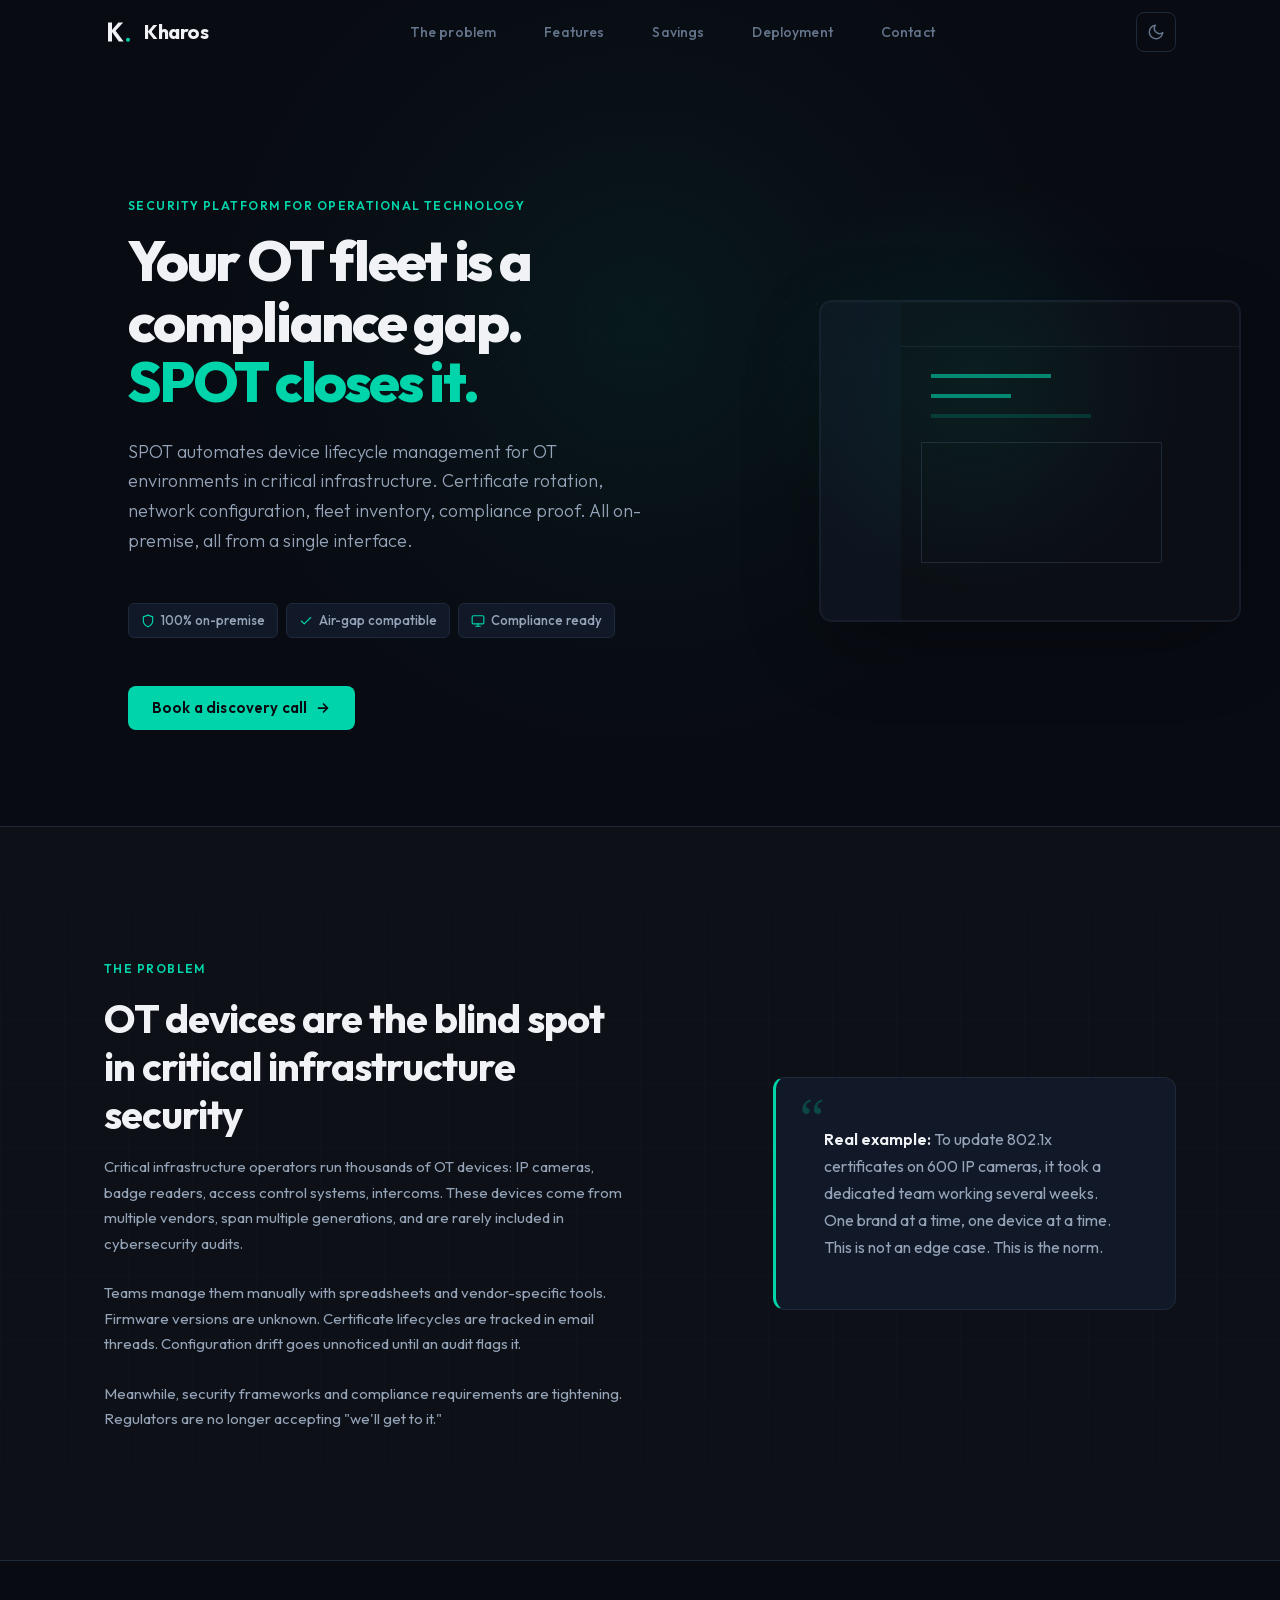
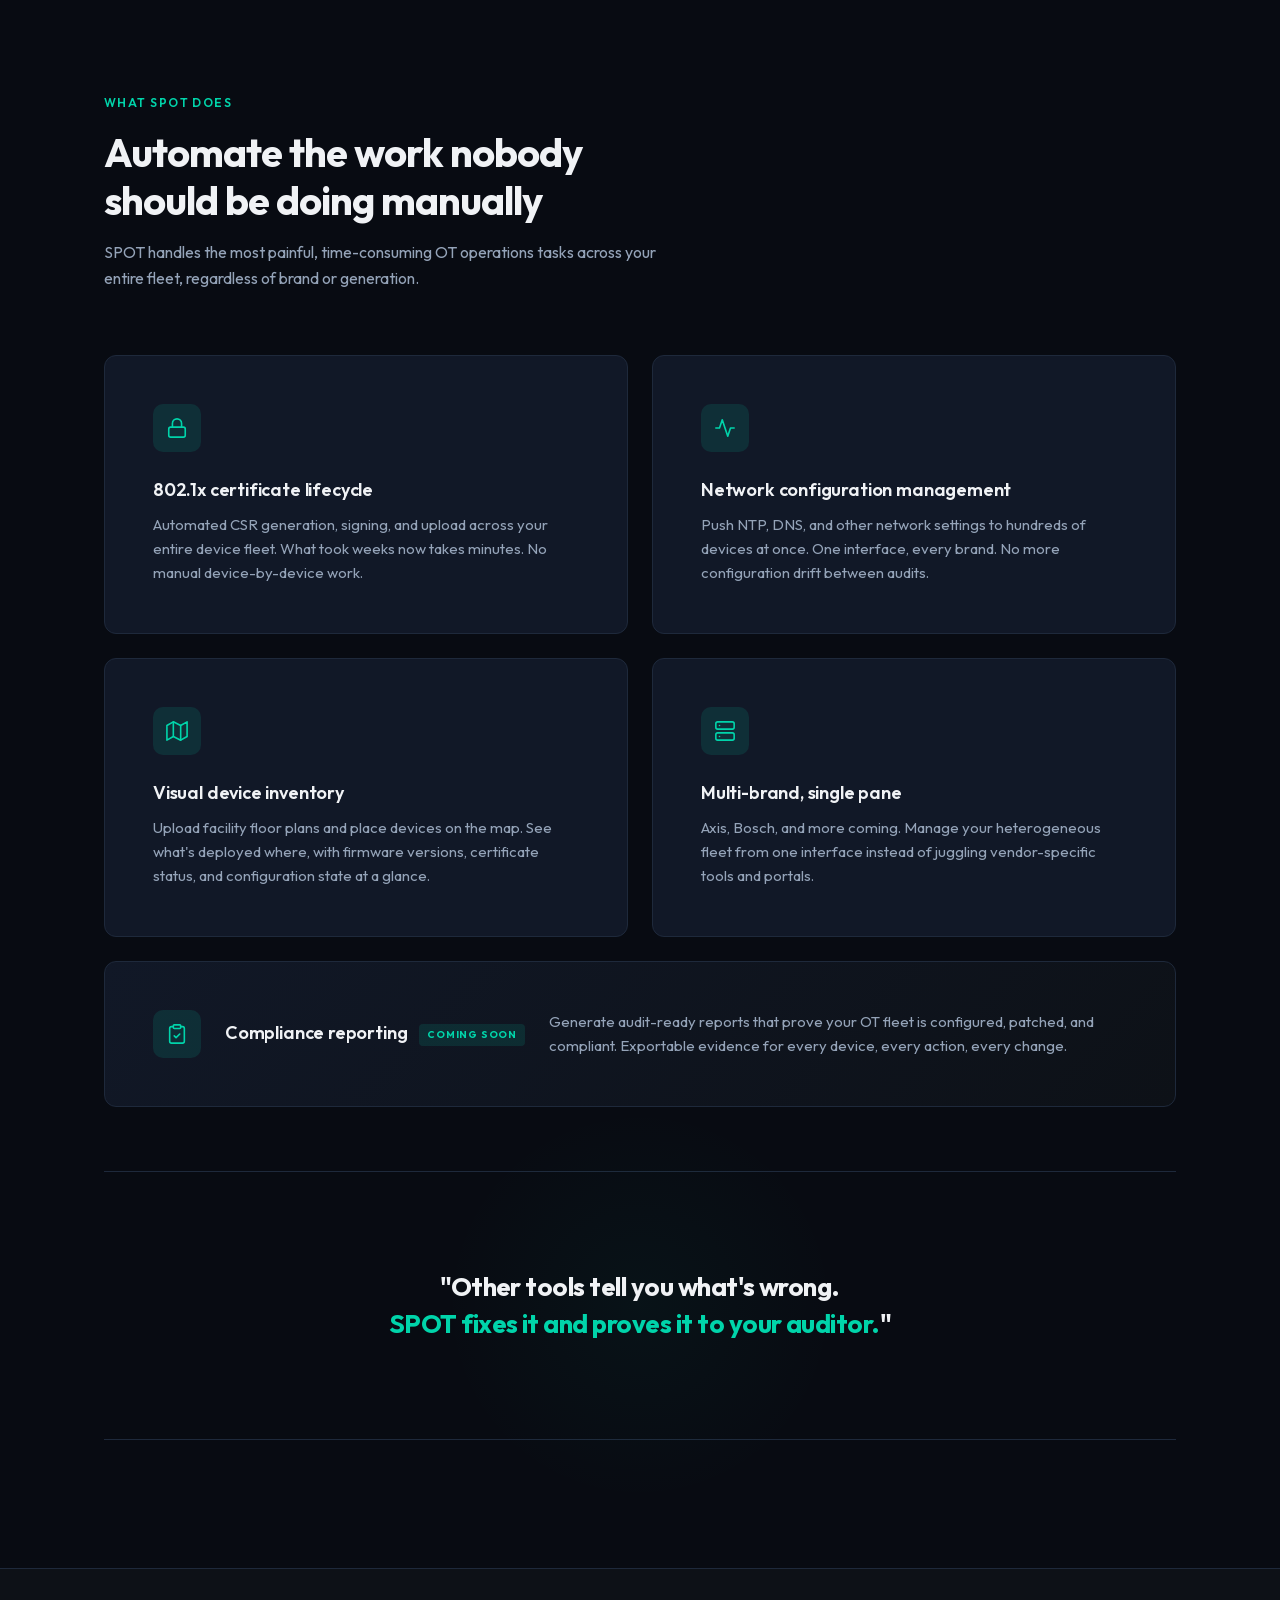
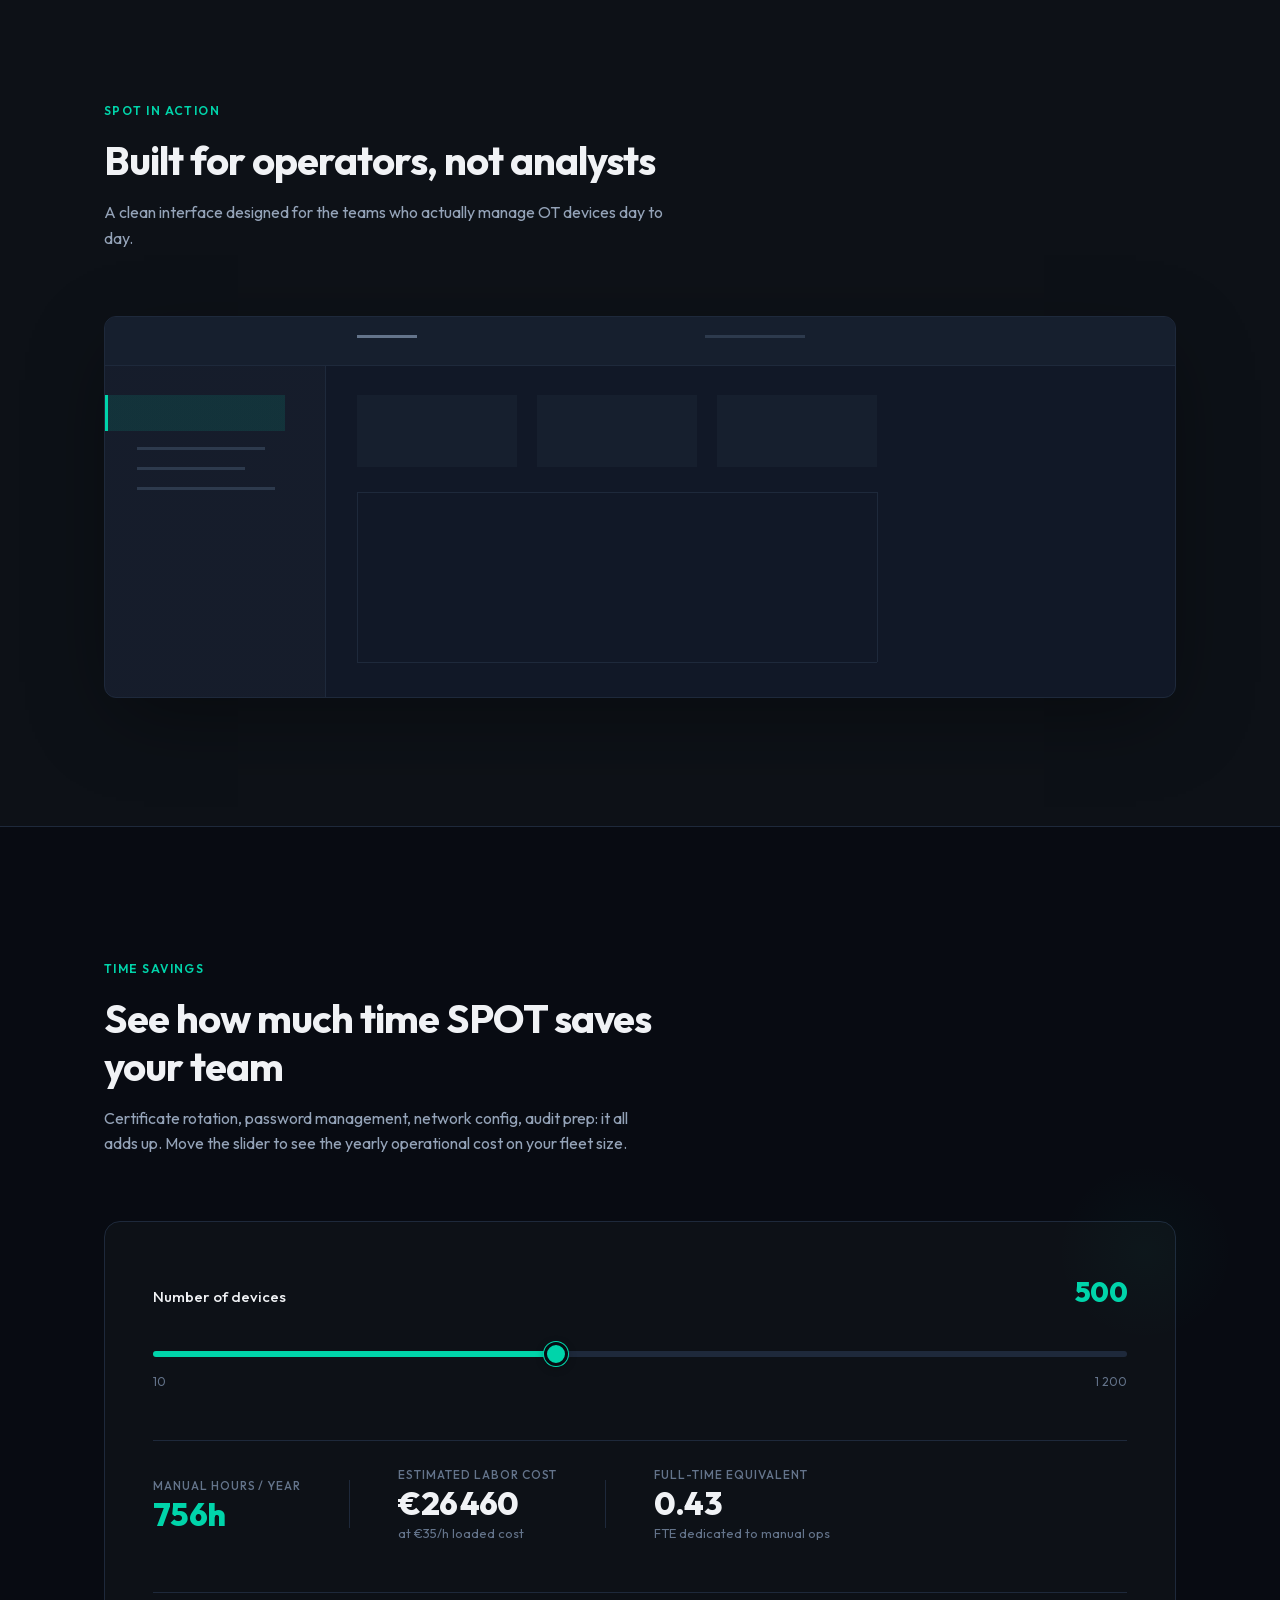
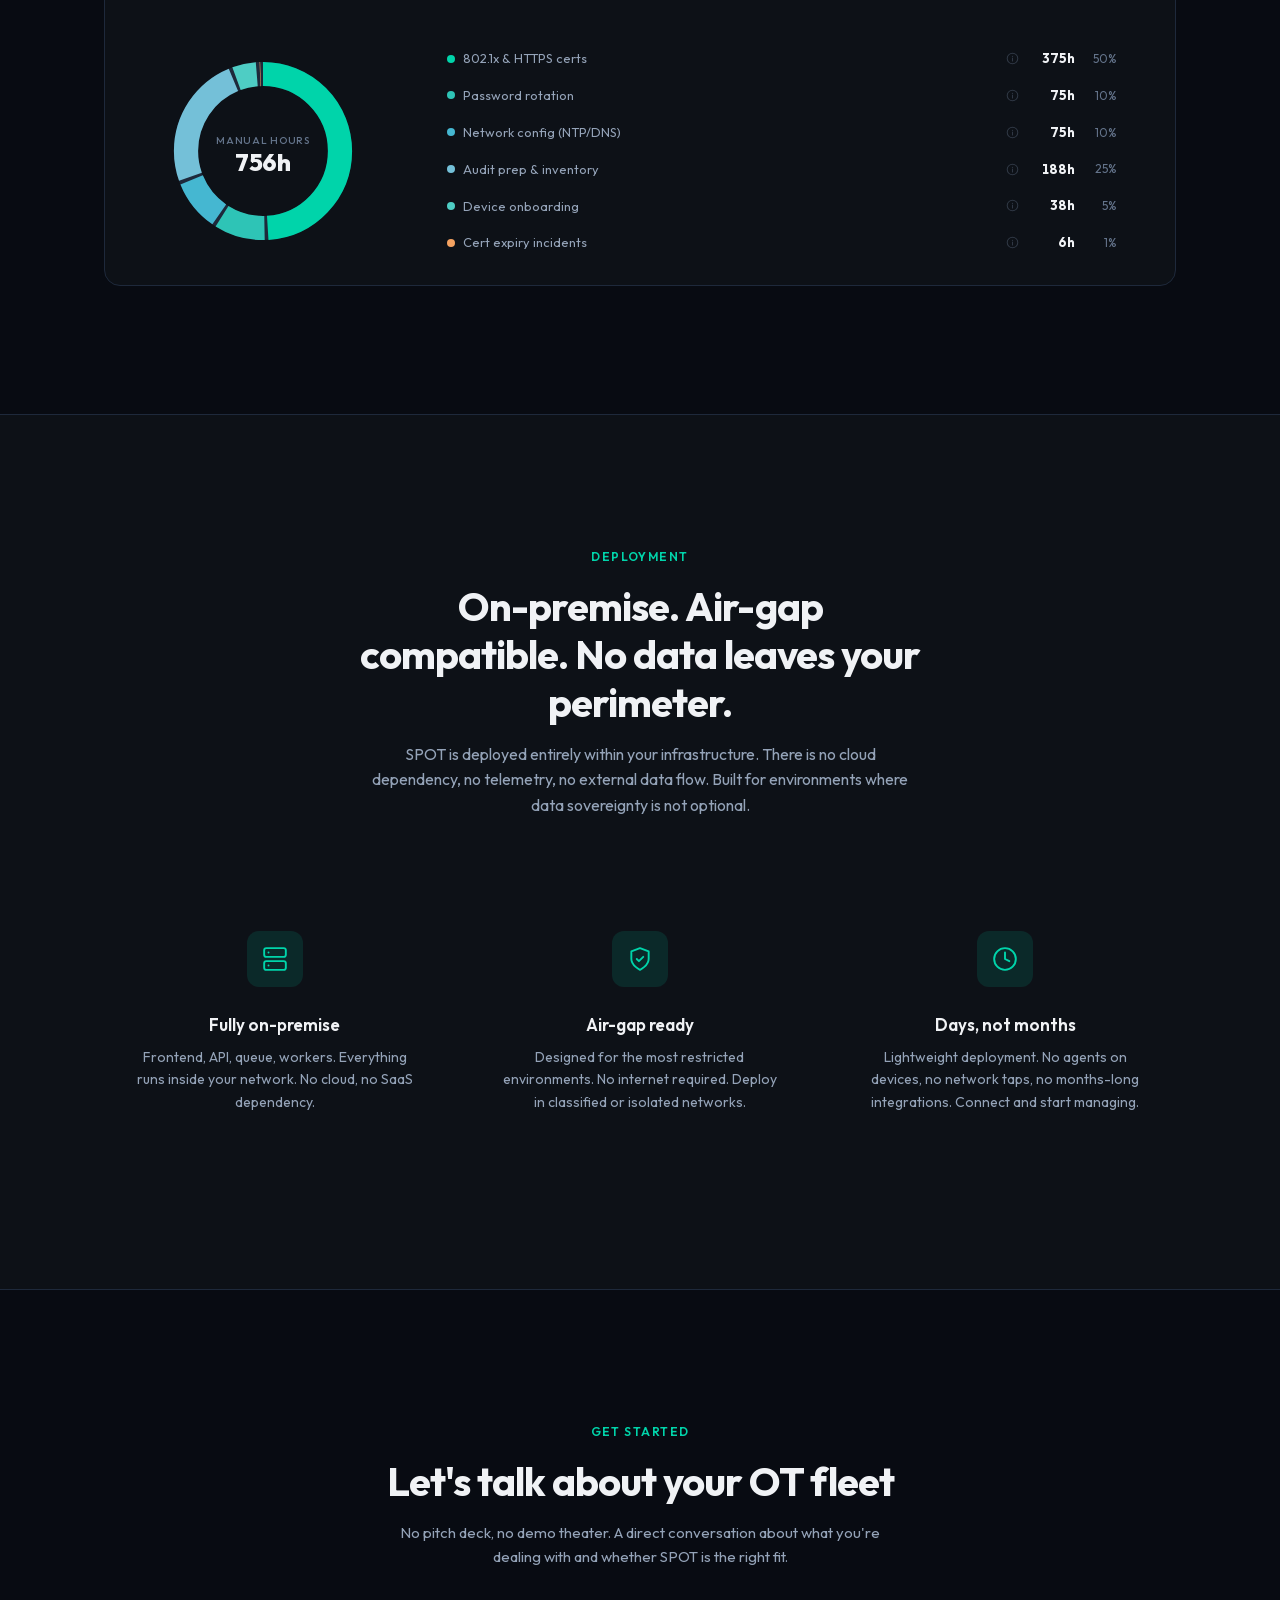
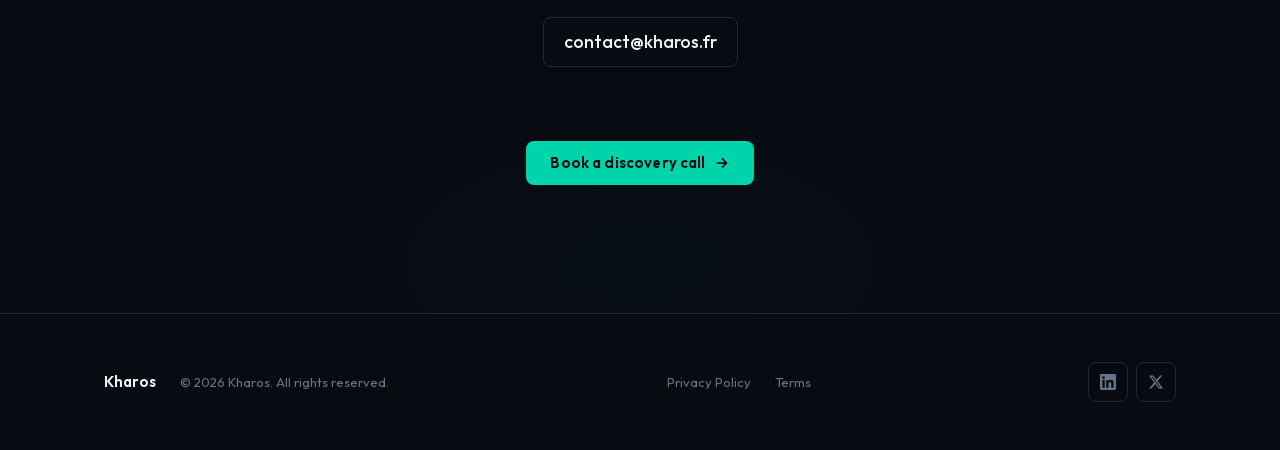
==== commit 914ecde5: "add saving calculator + selfhosted fonts to remove google cdn dependency" ====
--- a/spot.html
+++ b/spot.html
@@ -20,11 +20,6 @@
     <link rel="canonical" href="https://kharos.fr/spot" />
     <link rel="icon" type="image/svg+xml" href="logo-dark.svg" id="favicon" />
 
-    <!-- Fonts -->
-    <link rel="preconnect" href="https://fonts.googleapis.com" />
-    <link rel="preconnect" href="https://fonts.gstatic.com" crossorigin />
-    <link href="https://fonts.googleapis.com/css2?family=Outfit:wght@300;400;500;600;700;800&display=swap" rel="stylesheet" />
-
     <!-- Styles -->
     <link rel="stylesheet" href="styles.css" />
     <link rel="stylesheet" href="spot.css" />
@@ -41,6 +36,7 @@
         <ul class="nav-links" id="navLinks" role="list">
           <li><a href="#problem" data-i18n="nav.problem">The problem</a></li>
           <li><a href="#features" data-i18n="nav.features">Features</a></li>
+          <li><a href="#savings">Savings</a></li>
           <li><a href="#deployment" data-i18n="nav.deployment">Deployment</a></li>
           <li><a href="#contact" data-i18n="nav.contact">Contact</a></li>
         </ul>
@@ -255,6 +251,124 @@
       </div>
     </section>
 
+    <!-- ==================== TIME SAVINGS CALCULATOR ==================== -->
+    <section class="savings" id="savings">
+      <div class="container">
+        <div class="services-header fade-in">
+          <span class="section-label">Time savings</span>
+          <h2 class="section-heading">See how much time SPOT saves your team</h2>
+          <p>Certificate rotation, password management, network config, audit prep: it all adds up. Move the slider to see the yearly operational cost on your fleet size.</p>
+        </div>
+
+        <div class="savings-calculator fade-in">
+          <div class="calculator-slider-section">
+            <div class="slider-header">
+              <label for="deviceSlider">Number of devices</label>
+              <span class="device-count" id="deviceCount">500</span>
+            </div>
+            <input type="range" class="slider" id="deviceSlider" min="10" max="1200" value="500" step="10" />
+            <div class="slider-labels">
+              <span>10</span>
+              <span>1 200</span>
+            </div>
+          </div>
+
+          <div class="calculator-result">
+            <div class="result-row">
+              <div class="result-item result-total">
+                <span class="result-label">Manual hours / year</span>
+                <span class="result-value" id="manualHours">756</span>
+              </div>
+              <div class="result-divider"></div>
+              <div class="result-item">
+                <span class="result-label">Estimated labor cost</span>
+                <span class="result-value" id="laborCost">€37 800</span>
+                <span class="result-sub" id="costRateLabel">at €35/h loaded cost</span>
+              </div>
+              <div class="result-divider"></div>
+              <div class="result-item">
+                <span class="result-label">Full-time equivalent</span>
+                <span class="result-value" id="fteValue">0.43</span>
+                <span class="result-sub">FTE dedicated to manual ops</span>
+              </div>
+            </div>
+          </div>
+
+          <div class="savings-breakdown">
+            <div class="donut-wrap">
+              <svg class="donut-chart" viewBox="0 0 200 200" id="donutChart" aria-label="Time breakdown by task">
+                <circle class="donut-ring" cx="100" cy="100" r="70" />
+                <circle class="donut-seg" id="seg0" cx="100" cy="100" r="70" stroke="#00d4aa" />
+                <circle class="donut-seg" id="seg1" cx="100" cy="100" r="70" stroke="#2ec4b6" />
+                <circle class="donut-seg" id="seg2" cx="100" cy="100" r="70" stroke="#45b7d1" />
+                <circle class="donut-seg" id="seg3" cx="100" cy="100" r="70" stroke="#74c0d8" />
+                <circle class="donut-seg" id="seg4" cx="100" cy="100" r="70" stroke="#4ecdc4" />
+                <circle class="donut-seg" id="seg5" cx="100" cy="100" r="70" stroke="#f4a261" />
+                <text class="donut-label" id="donutCenterLabel" x="100" y="94" text-anchor="middle">Manual hours</text>
+                <text class="donut-value" x="100" y="118" text-anchor="middle" id="donutTotal">910h</text>
+              </svg>
+            </div>
+            <ul class="donut-legend">
+              <li class="legend-item" data-idx="0">
+                <span class="legend-dot" style="background:#00d4aa"></span>
+                <span class="legend-name">802.1x &amp; HTTPS certs</span>
+                <button class="info-btn" data-tooltip="Automated renewal of 802.1x EAP-TLS and HTTPS certificates across the fleet (2 cycles/year). The single largest driver of manual effort at scale." aria-label="More info">
+                  <svg viewBox="0 0 16 16" fill="none" aria-hidden="true"><circle cx="8" cy="8" r="6.5" stroke="currentColor" stroke-width="1.25"/><line x1="8" y1="7.5" x2="8" y2="11" stroke="currentColor" stroke-width="1.25" stroke-linecap="round"/><circle cx="8" cy="5.25" r="0.75" fill="currentColor"/></svg>
+                </button>
+                <span class="legend-val" id="lv0"></span>
+                <span class="legend-pct" id="lp0"></span>
+              </li>
+              <li class="legend-item" data-idx="1">
+                <span class="legend-dot" style="background:#2ec4b6"></span>
+                <span class="legend-name">Password rotation</span>
+                <button class="info-btn" data-tooltip="Scheduled credential rotation on OT devices. Typically 1 to 2 times per year under standard security policies." aria-label="More info">
+                  <svg viewBox="0 0 16 16" fill="none" aria-hidden="true"><circle cx="8" cy="8" r="6.5" stroke="currentColor" stroke-width="1.25"/><line x1="8" y1="7.5" x2="8" y2="11" stroke="currentColor" stroke-width="1.25" stroke-linecap="round"/><circle cx="8" cy="5.25" r="0.75" fill="currentColor"/></svg>
+                </button>
+                <span class="legend-val" id="lv1"></span>
+                <span class="legend-pct" id="lp1"></span>
+              </li>
+              <li class="legend-item" data-idx="2">
+                <span class="legend-dot" style="background:#45b7d1"></span>
+                <span class="legend-name">Network config (NTP/DNS)</span>
+                <button class="info-btn" data-tooltip="Propagation of NTP and DNS settings after infrastructure changes. Drift impacts audit log accuracy and triggers compliance findings." aria-label="More info">
+                  <svg viewBox="0 0 16 16" fill="none" aria-hidden="true"><circle cx="8" cy="8" r="6.5" stroke="currentColor" stroke-width="1.25"/><line x1="8" y1="7.5" x2="8" y2="11" stroke="currentColor" stroke-width="1.25" stroke-linecap="round"/><circle cx="8" cy="5.25" r="0.75" fill="currentColor"/></svg>
+                </button>
+                <span class="legend-val" id="lv2"></span>
+                <span class="legend-pct" id="lp2"></span>
+              </li>
+              <li class="legend-item" data-idx="3">
+                <span class="legend-dot" style="background:#74c0d8"></span>
+                <span class="legend-name">Audit prep &amp; inventory</span>
+                <button class="info-btn" data-tooltip="Manual fleet cross-check before DSAC/NIS2 audits: firmware versions, cert states, config drift. Done 1 to 2 times per year." aria-label="More info">
+                  <svg viewBox="0 0 16 16" fill="none" aria-hidden="true"><circle cx="8" cy="8" r="6.5" stroke="currentColor" stroke-width="1.25"/><line x1="8" y1="7.5" x2="8" y2="11" stroke="currentColor" stroke-width="1.25" stroke-linecap="round"/><circle cx="8" cy="5.25" r="0.75" fill="currentColor"/></svg>
+                </button>
+                <span class="legend-val" id="lv3"></span>
+                <span class="legend-pct" id="lp3"></span>
+              </li>
+              <li class="legend-item" data-idx="4">
+                <span class="legend-dot" style="background:#4ecdc4"></span>
+                <span class="legend-name">Device onboarding</span>
+                <button class="info-btn" data-tooltip="Full provisioning of new devices added each year (~10% of fleet): cert install, network config push, and inventory entry." aria-label="More info">
+                  <svg viewBox="0 0 16 16" fill="none" aria-hidden="true"><circle cx="8" cy="8" r="6.5" stroke="currentColor" stroke-width="1.25"/><line x1="8" y1="7.5" x2="8" y2="11" stroke="currentColor" stroke-width="1.25" stroke-linecap="round"/><circle cx="8" cy="5.25" r="0.75" fill="currentColor"/></svg>
+                </button>
+                <span class="legend-val" id="lv4"></span>
+                <span class="legend-pct" id="lp4"></span>
+              </li>
+              <li class="legend-item" data-idx="5">
+                <span class="legend-dot" style="background:#f4a261"></span>
+                <span class="legend-name">Cert expiry incidents</span>
+                <button class="info-btn" data-tooltip="Emergency remediation when a cert expires unnoticed. EAP-TLS failure blocks devices from the network. Probability scales with fleet size." aria-label="More info">
+                  <svg viewBox="0 0 16 16" fill="none" aria-hidden="true"><circle cx="8" cy="8" r="6.5" stroke="currentColor" stroke-width="1.25"/><line x1="8" y1="7.5" x2="8" y2="11" stroke="currentColor" stroke-width="1.25" stroke-linecap="round"/><circle cx="8" cy="5.25" r="0.75" fill="currentColor"/></svg>
+                </button>
+                <span class="legend-val" id="lv5"></span>
+                <span class="legend-pct" id="lp5"></span>
+              </li>
+            </ul>
+          </div>
+        </div>
+      </div>
+    </section>
+
     <!-- ==================== DEPLOYMENT ==================== -->
     <section class="deployment" id="deployment">
       <div class="container">
--- a/styles.css
+++ b/styles.css
@@ -1,3 +1,30 @@
+/* ==========================================================
+   SELF-HOSTED FONTS
+   Variable font — covers weights 300–800 with two files.
+   ========================================================== */
+@font-face {
+  font-family: 'Outfit';
+  font-style: normal;
+  font-weight: 300 800;
+  font-display: swap;
+  src: url('fonts/outfit-latin-ext.woff2') format('woff2');
+  unicode-range: U+0100-02BA, U+02BD-02C5, U+02C7-02CC, U+02CE-02D7,
+                 U+02DD-02FF, U+0304, U+0308, U+0329, U+1D00-1DBF,
+                 U+1E00-1E9F, U+1EF2-1EFF, U+2020, U+20A0-20AB,
+                 U+20AD-20C0, U+2113, U+2C60-2C7F, U+A720-A7FF;
+}
+@font-face {
+  font-family: 'Outfit';
+  font-style: normal;
+  font-weight: 300 800;
+  font-display: swap;
+  src: url('fonts/outfit-latin.woff2') format('woff2');
+  unicode-range: U+0000-00FF, U+0131, U+0152-0153, U+02BB-02BC, U+02C6,
+                 U+02DA, U+02DC, U+0304, U+0308, U+0329, U+2000-206F,
+                 U+20AC, U+2122, U+2191, U+2193, U+2212, U+2215,
+                 U+FEFF, U+FFFD;
+}
+
 /* ==========================================================
    CSS CUSTOM PROPERTIES
    Edit these to quickly change colors, fonts, and spacing.
--- a/spot.css
+++ b/spot.css
@@ -252,6 +252,7 @@
    ========================================================== */
 .features {
     position: relative;
+    overflow: hidden; /* clips quote-block::before glow (400px wide, absolute centered) */
 }
 
 /* Left-align the header instead of center */
@@ -780,6 +781,297 @@
 }
 
 /* ==========================================================
+   7b. TIME SAVINGS CALCULATOR
+   ========================================================== */
+.savings {
+    position: relative;
+}
+
+.savings .services-header {
+    text-align: left;
+    margin-left: 0;
+    margin-right: auto;
+}
+
+.savings-calculator {
+    background: var(--bg-secondary);
+    border: 1px solid var(--border);
+    border-radius: 16px;
+    padding: var(--space-2xl) var(--space-2xl) var(--space-lg);
+    position: relative;
+}
+
+.savings-calculator::before {
+    content: '';
+    position: absolute;
+    top: -60px;
+    right: -60px;
+    width: 180px;
+    height: 180px;
+    background: radial-gradient(circle, var(--accent-glow) 0%, transparent 70%);
+    opacity: 0.12;
+    pointer-events: none;
+}
+
+.savings-breakdown {
+    display: grid;
+    grid-template-columns: 220px 1fr;
+    gap: var(--space-3xl);
+    align-items: center;
+    margin-top: var(--space-2xl);
+    border-top: 1px solid var(--border);
+    padding-top: var(--space-2xl);
+}
+
+/* Donut chart */
+.donut-wrap {
+    display: flex;
+    justify-content: center;
+    align-items: center;
+}
+
+.donut-chart {
+    width: 100%;
+    max-width: 220px;
+    overflow: visible;
+    cursor: default;
+}
+
+.donut-ring {
+    fill: none;
+    stroke: var(--border);
+    stroke-width: 22;
+}
+
+.donut-seg {
+    fill: none;
+    stroke-width: 22;
+    stroke-linecap: butt;
+    transform-origin: 100px 100px;
+    transform: rotate(-90deg);
+    pointer-events: none;
+    transition: stroke-dasharray 0.4s ease, stroke-dashoffset 0.4s ease,
+                stroke-width 0.22s ease, opacity 0.22s ease;
+}
+
+/* Hover hit area — a wider invisible ring layered over the chart */
+.donut-hit {
+    fill: none;
+    stroke: transparent;
+    stroke-width: 30;
+    cursor: pointer;
+    transform-origin: 100px 100px;
+    transform: rotate(-90deg);
+}
+
+.donut-label {
+    fill: var(--text-muted);
+    font-size: 9.5px;
+    font-family: Outfit, sans-serif;
+    font-weight: 500;
+    text-transform: uppercase;
+    letter-spacing: 0.07em;
+    transition: opacity 0.22s ease;
+}
+
+.donut-value {
+    fill: var(--text-primary);
+    font-size: 22px;
+    font-family: Outfit, sans-serif;
+    font-weight: 800;
+    letter-spacing: -0.02em;
+    transition: font-size 0.15s ease;
+}
+
+/* ── Bidirectional hover interaction ── */
+.savings-breakdown.is-hovering .donut-seg {
+    opacity: 0.12;
+}
+.savings-breakdown.is-hovering .donut-seg.is-active {
+    opacity: 1;
+    stroke-width: 27;
+}
+.savings-breakdown.is-hovering .legend-item {
+    opacity: 0.32;
+}
+.savings-breakdown.is-hovering .legend-item.is-active {
+    opacity: 1;
+}
+
+/* Legend */
+.donut-legend {
+    list-style: none;
+    padding: 0;
+    margin: 0;
+    display: flex;
+    flex-direction: column;
+    gap: 0.125rem;
+}
+
+.legend-item {
+    display: grid;
+    grid-template-columns: 8px 1fr 18px 46px 34px;
+    align-items: center;
+    gap: 0.5rem;
+    padding: 0.4375rem 0.625rem;
+    border-radius: 7px;
+    transition: opacity 0.22s ease, background 0.22s ease;
+    position: relative;
+}
+
+.legend-item.is-active {
+    background: rgba(255, 255, 255, 0.03);
+    outline: 1px solid var(--border);
+}
+
+.legend-dot {
+    width: 8px;
+    height: 8px;
+    border-radius: 50%;
+    flex-shrink: 0;
+    transition: transform 0.22s ease;
+}
+
+.legend-item.is-active .legend-dot {
+    transform: scale(1.35);
+}
+
+.legend-name {
+    font-size: 0.8rem;
+    color: var(--text-secondary);
+    white-space: nowrap;
+    overflow: hidden;
+    text-overflow: ellipsis;
+}
+
+/* ── Info button & tooltip ── */
+.info-btn {
+    position: relative;
+    width: 18px;
+    height: 18px;
+    border: none;
+    background: none;
+    padding: 0;
+    cursor: help;
+    color: var(--text-muted);
+    display: flex;
+    align-items: center;
+    justify-content: center;
+    opacity: 0.4;
+    transition: opacity 0.15s, color 0.15s;
+    flex-shrink: 0;
+    border-radius: 50%;
+}
+
+.info-btn:hover,
+.info-btn:focus-visible {
+    opacity: 1;
+    color: var(--accent);
+    outline: none;
+}
+
+.info-btn svg {
+    width: 13px;
+    height: 13px;
+    display: block;
+}
+
+/* Tooltip caret (tiny downward triangle between button and bubble) */
+.info-btn::before {
+    content: '';
+    position: absolute;
+    bottom: calc(100% + 4px);
+    right: 4px;
+    border: 4px solid transparent;
+    border-top-color: var(--border);
+    pointer-events: none;
+    opacity: 0;
+    visibility: hidden;
+    transition: opacity 0.15s ease, visibility 0.15s ease;
+    z-index: 201;
+}
+
+/* Tooltip bubble */
+.info-btn::after {
+    content: attr(data-tooltip);
+    position: absolute;
+    bottom: calc(100% + 8px);
+    right: -6px;
+    min-width: 220px;
+    max-width: 256px;
+    background: var(--bg-card);
+    border: 1px solid var(--border);
+    border-left: 2px solid var(--accent);
+    color: var(--text-secondary);
+    font-size: 0.75rem;
+    line-height: 1.6;
+    padding: 0.625rem 0.875rem;
+    border-radius: 8px;
+    pointer-events: none;
+    opacity: 0;
+    visibility: hidden;
+    transition: opacity 0.15s ease, visibility 0.15s ease;
+    z-index: 200;
+    box-shadow: 0 8px 24px rgba(0, 0, 0, 0.45);
+    font-weight: 400;
+    white-space: normal;
+    text-align: left;
+    font-family: Outfit, sans-serif;
+}
+
+.info-btn:hover::before,
+.info-btn:focus-visible::before,
+.info-btn:hover::after,
+.info-btn:focus-visible::after {
+    opacity: 1;
+    visibility: visible;
+}
+
+.legend-val {
+    font-size: 0.8125rem;
+    font-weight: 700;
+    color: var(--text-primary);
+    font-variant-numeric: tabular-nums;
+    text-align: right;
+}
+
+.legend-pct {
+    font-size: 0.75rem;
+    color: var(--text-muted);
+    text-align: right;
+}
+
+@media (max-width: 768px) {
+    .savings .services-header {
+        text-align: center;
+    }
+    .savings-calculator {
+        padding: var(--space-lg);
+        overflow: hidden; /* clip the ::before glow that bleeds 60px beyond the card edge */
+    }
+    .savings-breakdown {
+        grid-template-columns: 1fr;
+        gap: var(--space-xl);
+    }
+    .donut-chart {
+        max-width: 180px;
+    }
+    /* Hide info icons entirely on mobile — hover doesn't exist, tap-toggle adds noise */
+    .info-btn {
+        display: none;
+    }
+    /* Remove the info column from the grid and allow names to wrap */
+    .legend-item {
+        grid-template-columns: 8px 1fr 46px 34px;
+    }
+    .legend-name {
+        white-space: normal;
+        overflow: visible;
+        text-overflow: unset;
+    }
+}
+
+/* ==========================================================
    8. "COMING SOON" BADGE
    ========================================================== */
 .badge-soon {
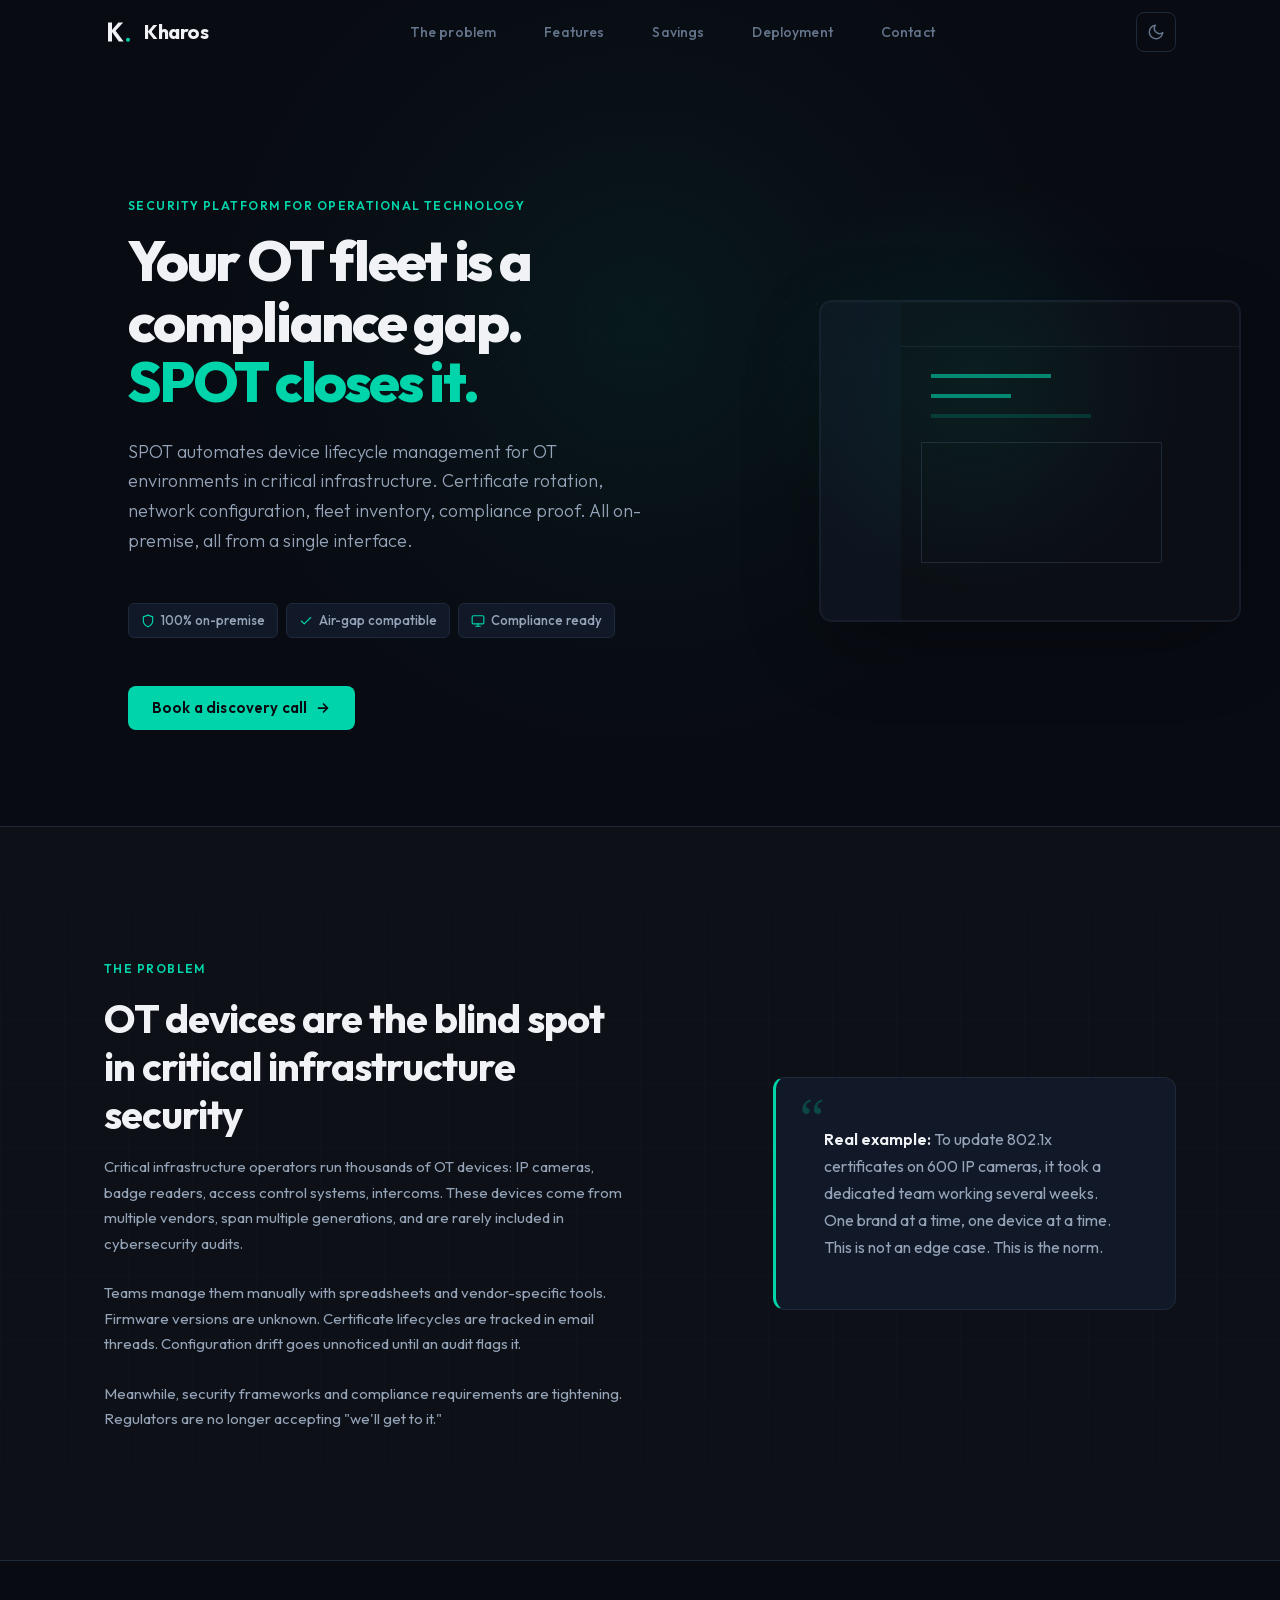
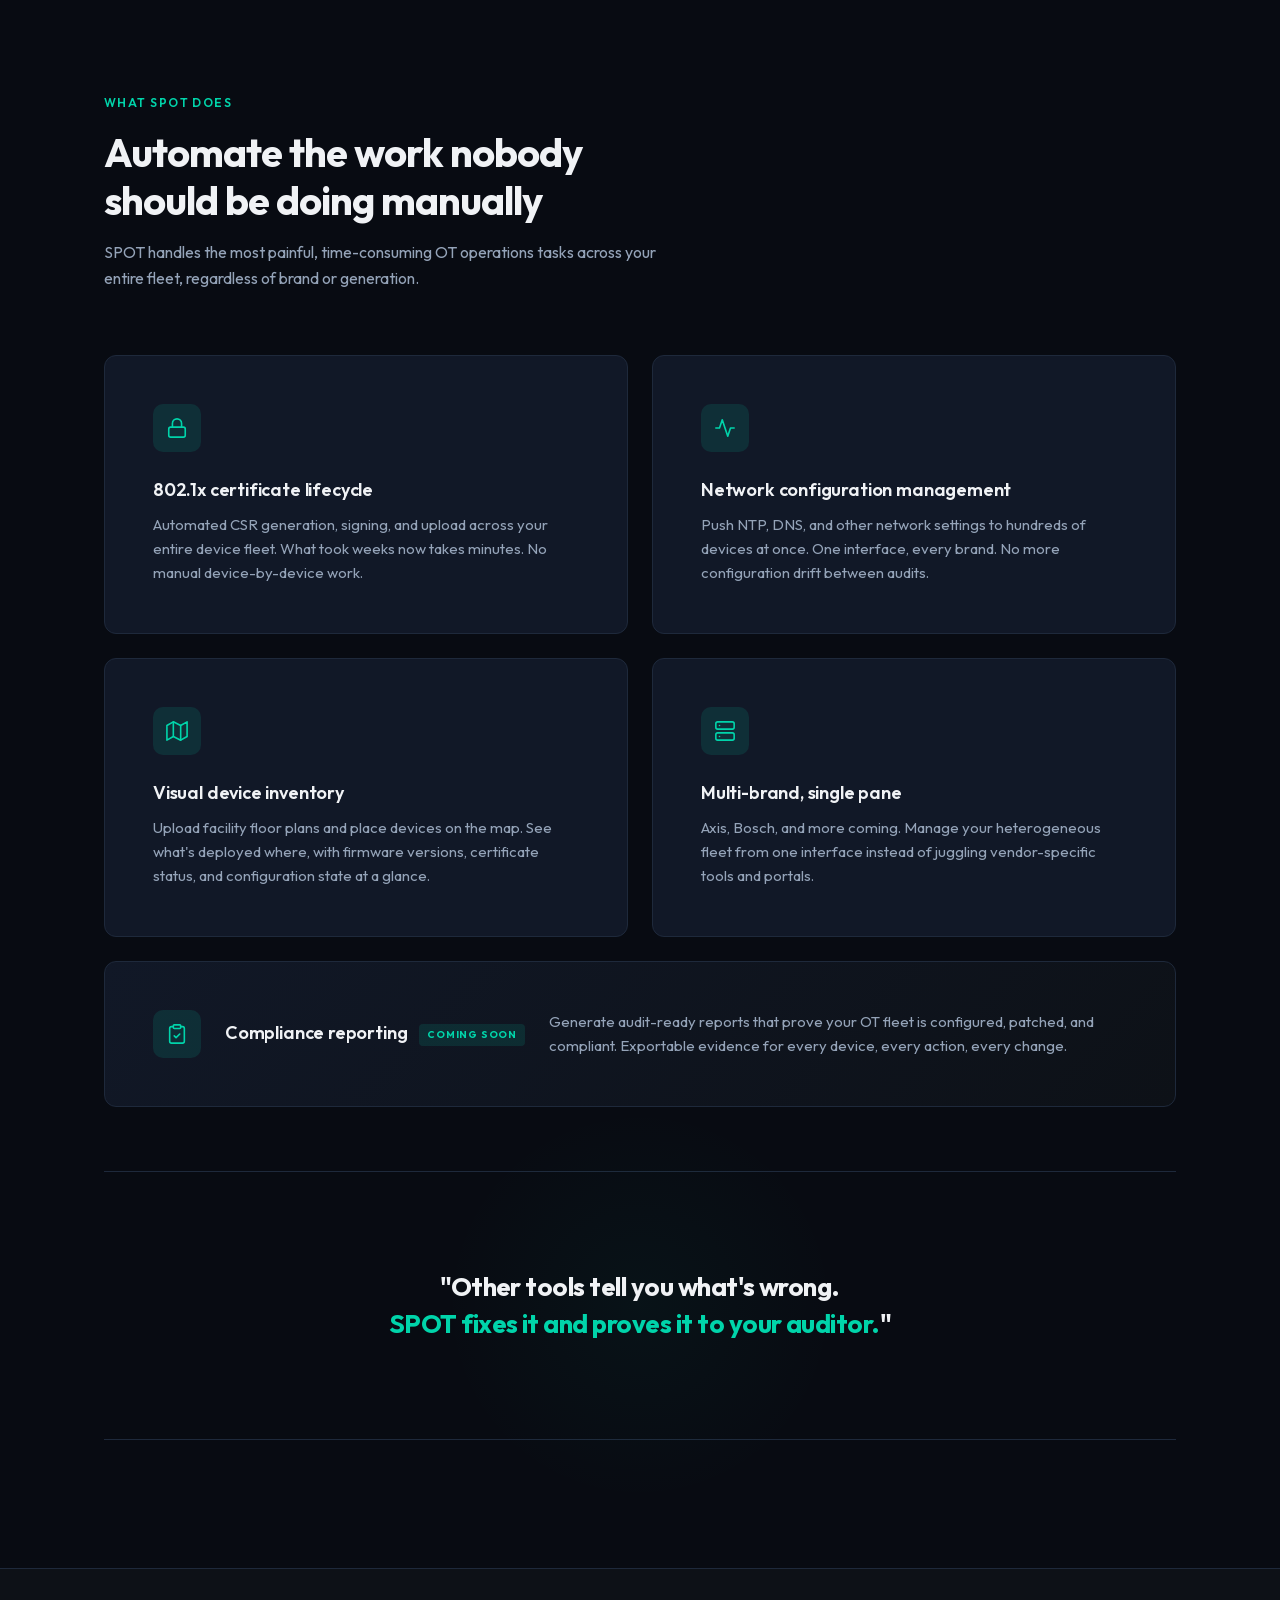
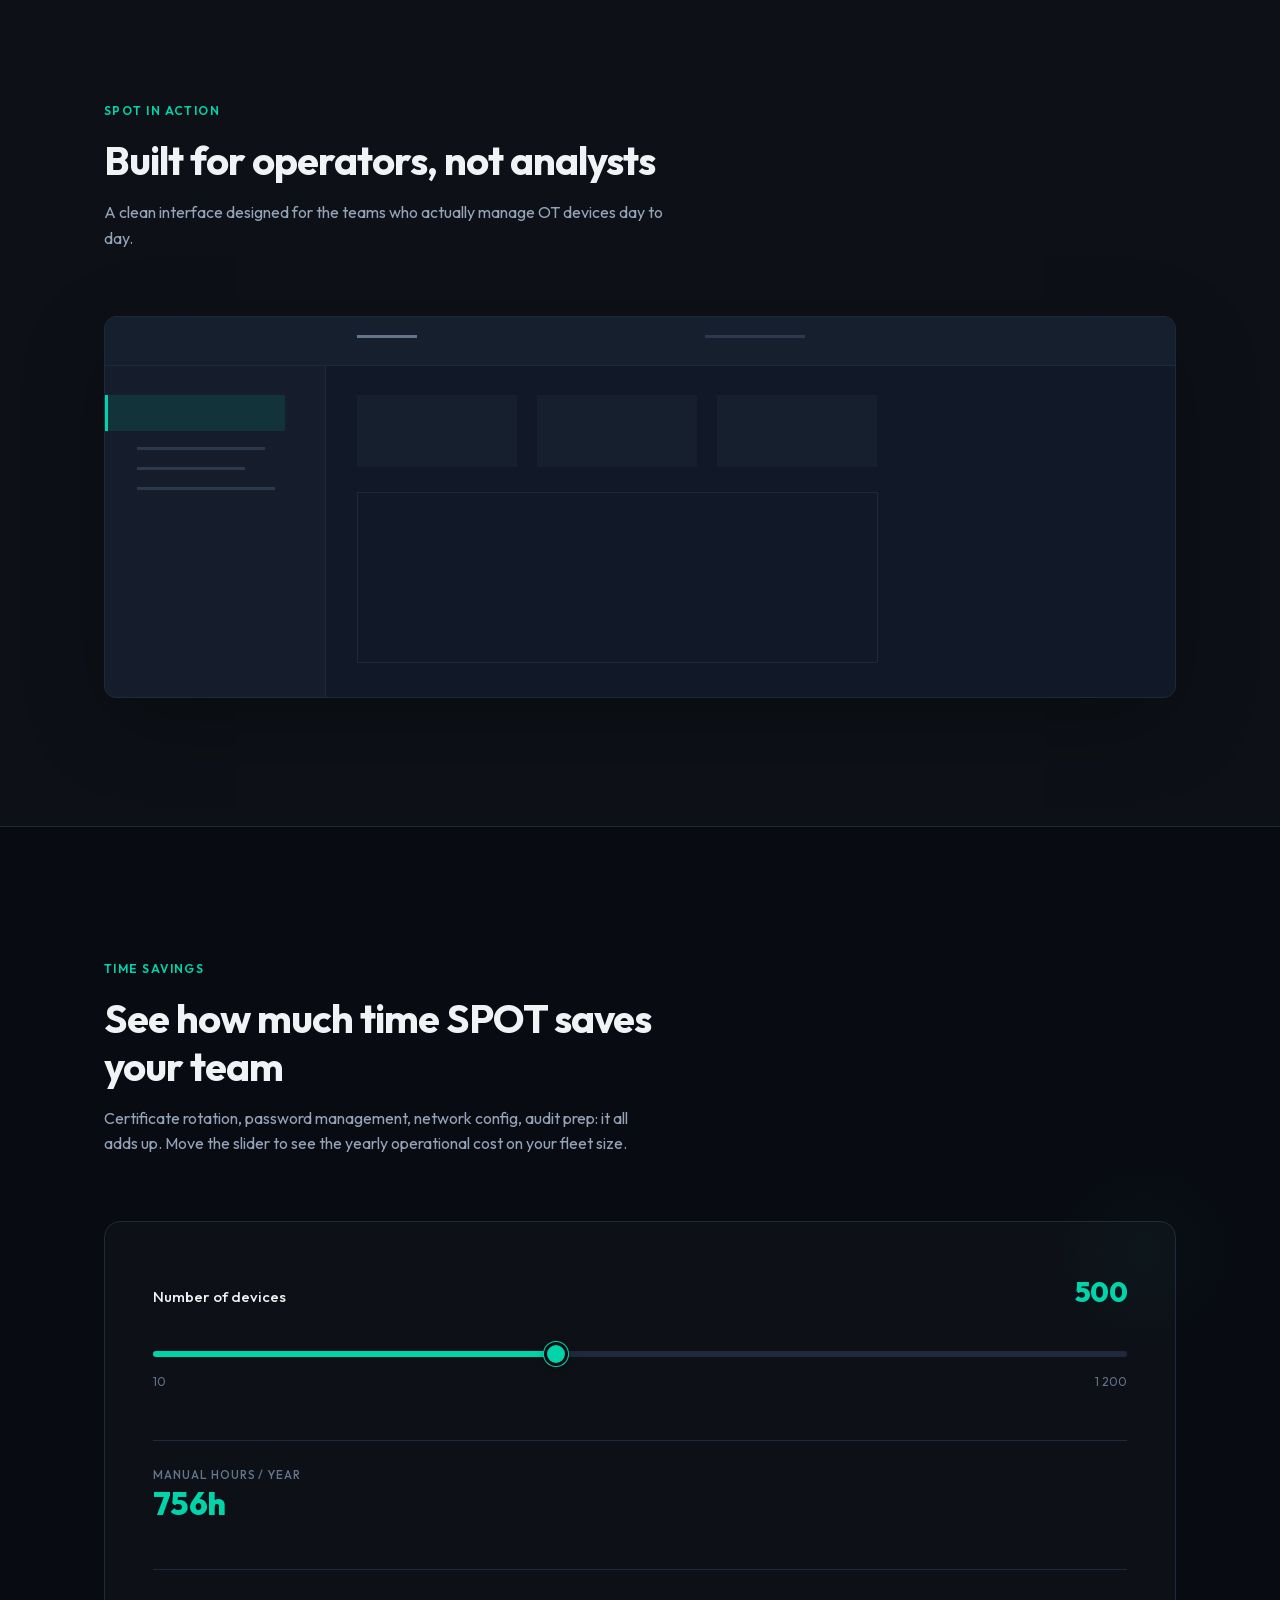
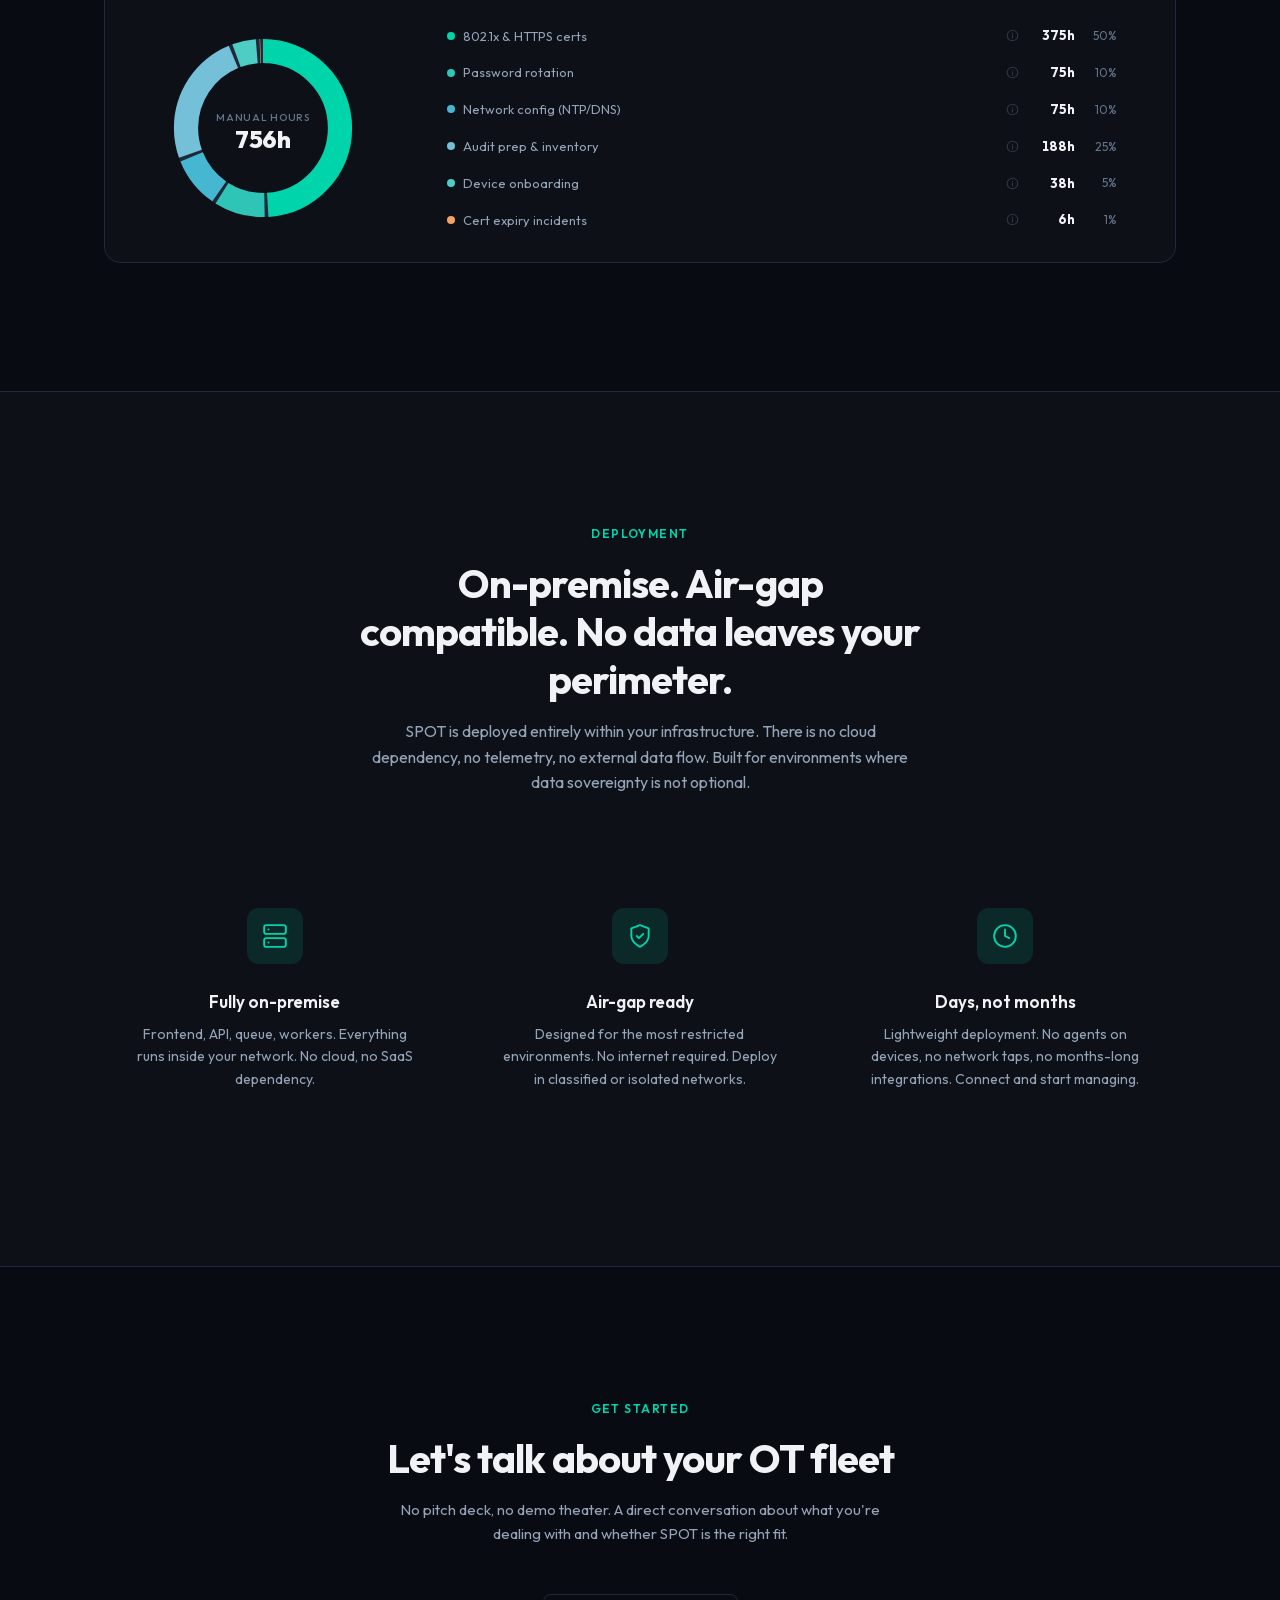
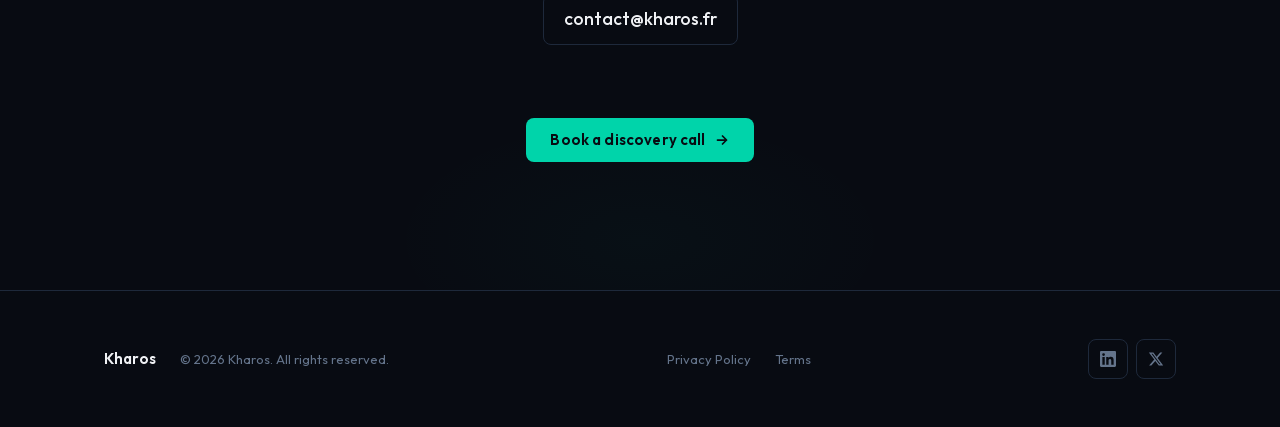
==== commit 0213154e: "remove money values in cost savings" ====
--- a/spot.html
+++ b/spot.html
@@ -257,7 +257,10 @@
         <div class="services-header fade-in">
           <span class="section-label">Time savings</span>
           <h2 class="section-heading">See how much time SPOT saves your team</h2>
-          <p>Certificate rotation, password management, network config, audit prep: it all adds up. Move the slider to see the yearly operational cost on your fleet size.</p>
+          <p>
+            Certificate rotation, password management, network config, audit prep: it all adds up. Move the slider to see the yearly operational cost
+            on your fleet size.
+          </p>
         </div>
 
         <div class="savings-calculator fade-in">
@@ -278,18 +281,6 @@
               <div class="result-item result-total">
                 <span class="result-label">Manual hours / year</span>
                 <span class="result-value" id="manualHours">756</span>
-              </div>
-              <div class="result-divider"></div>
-              <div class="result-item">
-                <span class="result-label">Estimated labor cost</span>
-                <span class="result-value" id="laborCost">€37 800</span>
-                <span class="result-sub" id="costRateLabel">at €35/h loaded cost</span>
-              </div>
-              <div class="result-divider"></div>
-              <div class="result-item">
-                <span class="result-label">Full-time equivalent</span>
-                <span class="result-value" id="fteValue">0.43</span>
-                <span class="result-sub">FTE dedicated to manual ops</span>
               </div>
             </div>
           </div>
@@ -310,55 +301,103 @@
             </div>
             <ul class="donut-legend">
               <li class="legend-item" data-idx="0">
-                <span class="legend-dot" style="background:#00d4aa"></span>
+                <span class="legend-dot" style="background: #00d4aa"></span>
                 <span class="legend-name">802.1x &amp; HTTPS certs</span>
-                <button class="info-btn" data-tooltip="Automated renewal of 802.1x EAP-TLS and HTTPS certificates across the fleet (2 cycles/year). The single largest driver of manual effort at scale." aria-label="More info">
-                  <svg viewBox="0 0 16 16" fill="none" aria-hidden="true"><circle cx="8" cy="8" r="6.5" stroke="currentColor" stroke-width="1.25"/><line x1="8" y1="7.5" x2="8" y2="11" stroke="currentColor" stroke-width="1.25" stroke-linecap="round"/><circle cx="8" cy="5.25" r="0.75" fill="currentColor"/></svg>
+                <button
+                  class="info-btn"
+                  data-tooltip="Automated renewal of 802.1x EAP-TLS and HTTPS certificates across the fleet (2 cycles/year). The single largest driver of manual effort at scale."
+                  aria-label="More info"
+                >
+                  <svg viewBox="0 0 16 16" fill="none" aria-hidden="true">
+                    <circle cx="8" cy="8" r="6.5" stroke="currentColor" stroke-width="1.25" />
+                    <line x1="8" y1="7.5" x2="8" y2="11" stroke="currentColor" stroke-width="1.25" stroke-linecap="round" />
+                    <circle cx="8" cy="5.25" r="0.75" fill="currentColor" />
+                  </svg>
                 </button>
                 <span class="legend-val" id="lv0"></span>
                 <span class="legend-pct" id="lp0"></span>
               </li>
               <li class="legend-item" data-idx="1">
-                <span class="legend-dot" style="background:#2ec4b6"></span>
+                <span class="legend-dot" style="background: #2ec4b6"></span>
                 <span class="legend-name">Password rotation</span>
-                <button class="info-btn" data-tooltip="Scheduled credential rotation on OT devices. Typically 1 to 2 times per year under standard security policies." aria-label="More info">
-                  <svg viewBox="0 0 16 16" fill="none" aria-hidden="true"><circle cx="8" cy="8" r="6.5" stroke="currentColor" stroke-width="1.25"/><line x1="8" y1="7.5" x2="8" y2="11" stroke="currentColor" stroke-width="1.25" stroke-linecap="round"/><circle cx="8" cy="5.25" r="0.75" fill="currentColor"/></svg>
+                <button
+                  class="info-btn"
+                  data-tooltip="Scheduled credential rotation on OT devices. Typically 1 to 2 times per year under standard security policies."
+                  aria-label="More info"
+                >
+                  <svg viewBox="0 0 16 16" fill="none" aria-hidden="true">
+                    <circle cx="8" cy="8" r="6.5" stroke="currentColor" stroke-width="1.25" />
+                    <line x1="8" y1="7.5" x2="8" y2="11" stroke="currentColor" stroke-width="1.25" stroke-linecap="round" />
+                    <circle cx="8" cy="5.25" r="0.75" fill="currentColor" />
+                  </svg>
                 </button>
                 <span class="legend-val" id="lv1"></span>
                 <span class="legend-pct" id="lp1"></span>
               </li>
               <li class="legend-item" data-idx="2">
-                <span class="legend-dot" style="background:#45b7d1"></span>
+                <span class="legend-dot" style="background: #45b7d1"></span>
                 <span class="legend-name">Network config (NTP/DNS)</span>
-                <button class="info-btn" data-tooltip="Propagation of NTP and DNS settings after infrastructure changes. Drift impacts audit log accuracy and triggers compliance findings." aria-label="More info">
-                  <svg viewBox="0 0 16 16" fill="none" aria-hidden="true"><circle cx="8" cy="8" r="6.5" stroke="currentColor" stroke-width="1.25"/><line x1="8" y1="7.5" x2="8" y2="11" stroke="currentColor" stroke-width="1.25" stroke-linecap="round"/><circle cx="8" cy="5.25" r="0.75" fill="currentColor"/></svg>
+                <button
+                  class="info-btn"
+                  data-tooltip="Propagation of NTP and DNS settings after infrastructure changes. Drift impacts audit log accuracy and triggers compliance findings."
+                  aria-label="More info"
+                >
+                  <svg viewBox="0 0 16 16" fill="none" aria-hidden="true">
+                    <circle cx="8" cy="8" r="6.5" stroke="currentColor" stroke-width="1.25" />
+                    <line x1="8" y1="7.5" x2="8" y2="11" stroke="currentColor" stroke-width="1.25" stroke-linecap="round" />
+                    <circle cx="8" cy="5.25" r="0.75" fill="currentColor" />
+                  </svg>
                 </button>
                 <span class="legend-val" id="lv2"></span>
                 <span class="legend-pct" id="lp2"></span>
               </li>
               <li class="legend-item" data-idx="3">
-                <span class="legend-dot" style="background:#74c0d8"></span>
+                <span class="legend-dot" style="background: #74c0d8"></span>
                 <span class="legend-name">Audit prep &amp; inventory</span>
-                <button class="info-btn" data-tooltip="Manual fleet cross-check before DSAC/NIS2 audits: firmware versions, cert states, config drift. Done 1 to 2 times per year." aria-label="More info">
-                  <svg viewBox="0 0 16 16" fill="none" aria-hidden="true"><circle cx="8" cy="8" r="6.5" stroke="currentColor" stroke-width="1.25"/><line x1="8" y1="7.5" x2="8" y2="11" stroke="currentColor" stroke-width="1.25" stroke-linecap="round"/><circle cx="8" cy="5.25" r="0.75" fill="currentColor"/></svg>
+                <button
+                  class="info-btn"
+                  data-tooltip="Manual fleet cross-check before DSAC/NIS2 audits: firmware versions, cert states, config drift. Done 1 to 2 times per year."
+                  aria-label="More info"
+                >
+                  <svg viewBox="0 0 16 16" fill="none" aria-hidden="true">
+                    <circle cx="8" cy="8" r="6.5" stroke="currentColor" stroke-width="1.25" />
+                    <line x1="8" y1="7.5" x2="8" y2="11" stroke="currentColor" stroke-width="1.25" stroke-linecap="round" />
+                    <circle cx="8" cy="5.25" r="0.75" fill="currentColor" />
+                  </svg>
                 </button>
                 <span class="legend-val" id="lv3"></span>
                 <span class="legend-pct" id="lp3"></span>
               </li>
               <li class="legend-item" data-idx="4">
-                <span class="legend-dot" style="background:#4ecdc4"></span>
+                <span class="legend-dot" style="background: #4ecdc4"></span>
                 <span class="legend-name">Device onboarding</span>
-                <button class="info-btn" data-tooltip="Full provisioning of new devices added each year (~10% of fleet): cert install, network config push, and inventory entry." aria-label="More info">
-                  <svg viewBox="0 0 16 16" fill="none" aria-hidden="true"><circle cx="8" cy="8" r="6.5" stroke="currentColor" stroke-width="1.25"/><line x1="8" y1="7.5" x2="8" y2="11" stroke="currentColor" stroke-width="1.25" stroke-linecap="round"/><circle cx="8" cy="5.25" r="0.75" fill="currentColor"/></svg>
+                <button
+                  class="info-btn"
+                  data-tooltip="Full provisioning of new devices added each year (~10% of fleet): cert install, network config push, and inventory entry."
+                  aria-label="More info"
+                >
+                  <svg viewBox="0 0 16 16" fill="none" aria-hidden="true">
+                    <circle cx="8" cy="8" r="6.5" stroke="currentColor" stroke-width="1.25" />
+                    <line x1="8" y1="7.5" x2="8" y2="11" stroke="currentColor" stroke-width="1.25" stroke-linecap="round" />
+                    <circle cx="8" cy="5.25" r="0.75" fill="currentColor" />
+                  </svg>
                 </button>
                 <span class="legend-val" id="lv4"></span>
                 <span class="legend-pct" id="lp4"></span>
               </li>
               <li class="legend-item" data-idx="5">
-                <span class="legend-dot" style="background:#f4a261"></span>
+                <span class="legend-dot" style="background: #f4a261"></span>
                 <span class="legend-name">Cert expiry incidents</span>
-                <button class="info-btn" data-tooltip="Emergency remediation when a cert expires unnoticed. EAP-TLS failure blocks devices from the network. Probability scales with fleet size." aria-label="More info">
-                  <svg viewBox="0 0 16 16" fill="none" aria-hidden="true"><circle cx="8" cy="8" r="6.5" stroke="currentColor" stroke-width="1.25"/><line x1="8" y1="7.5" x2="8" y2="11" stroke="currentColor" stroke-width="1.25" stroke-linecap="round"/><circle cx="8" cy="5.25" r="0.75" fill="currentColor"/></svg>
+                <button
+                  class="info-btn"
+                  data-tooltip="Emergency remediation when a cert expires unnoticed. EAP-TLS failure blocks devices from the network. Probability scales with fleet size."
+                  aria-label="More info"
+                >
+                  <svg viewBox="0 0 16 16" fill="none" aria-hidden="true">
+                    <circle cx="8" cy="8" r="6.5" stroke="currentColor" stroke-width="1.25" />
+                    <line x1="8" y1="7.5" x2="8" y2="11" stroke="currentColor" stroke-width="1.25" stroke-linecap="round" />
+                    <circle cx="8" cy="5.25" r="0.75" fill="currentColor" />
+                  </svg>
                 </button>
                 <span class="legend-val" id="lv5"></span>
                 <span class="legend-pct" id="lp5"></span>
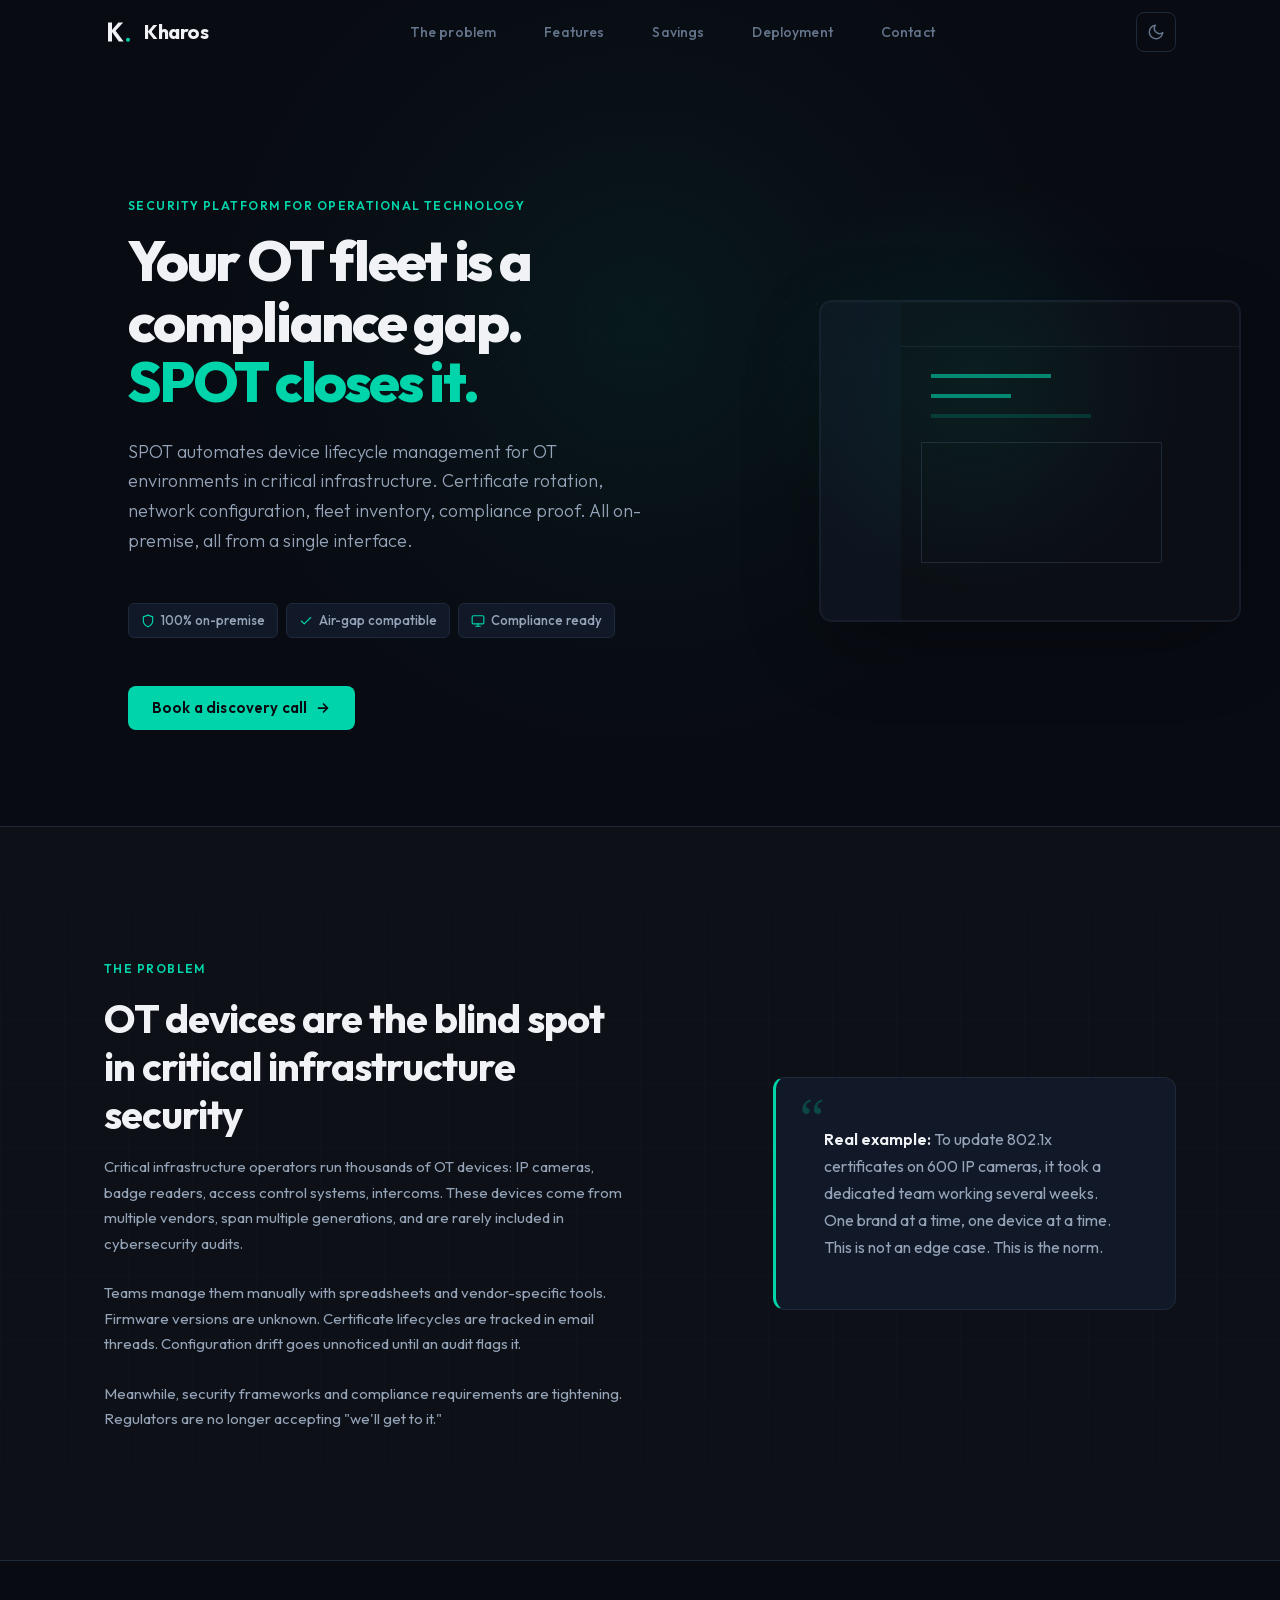
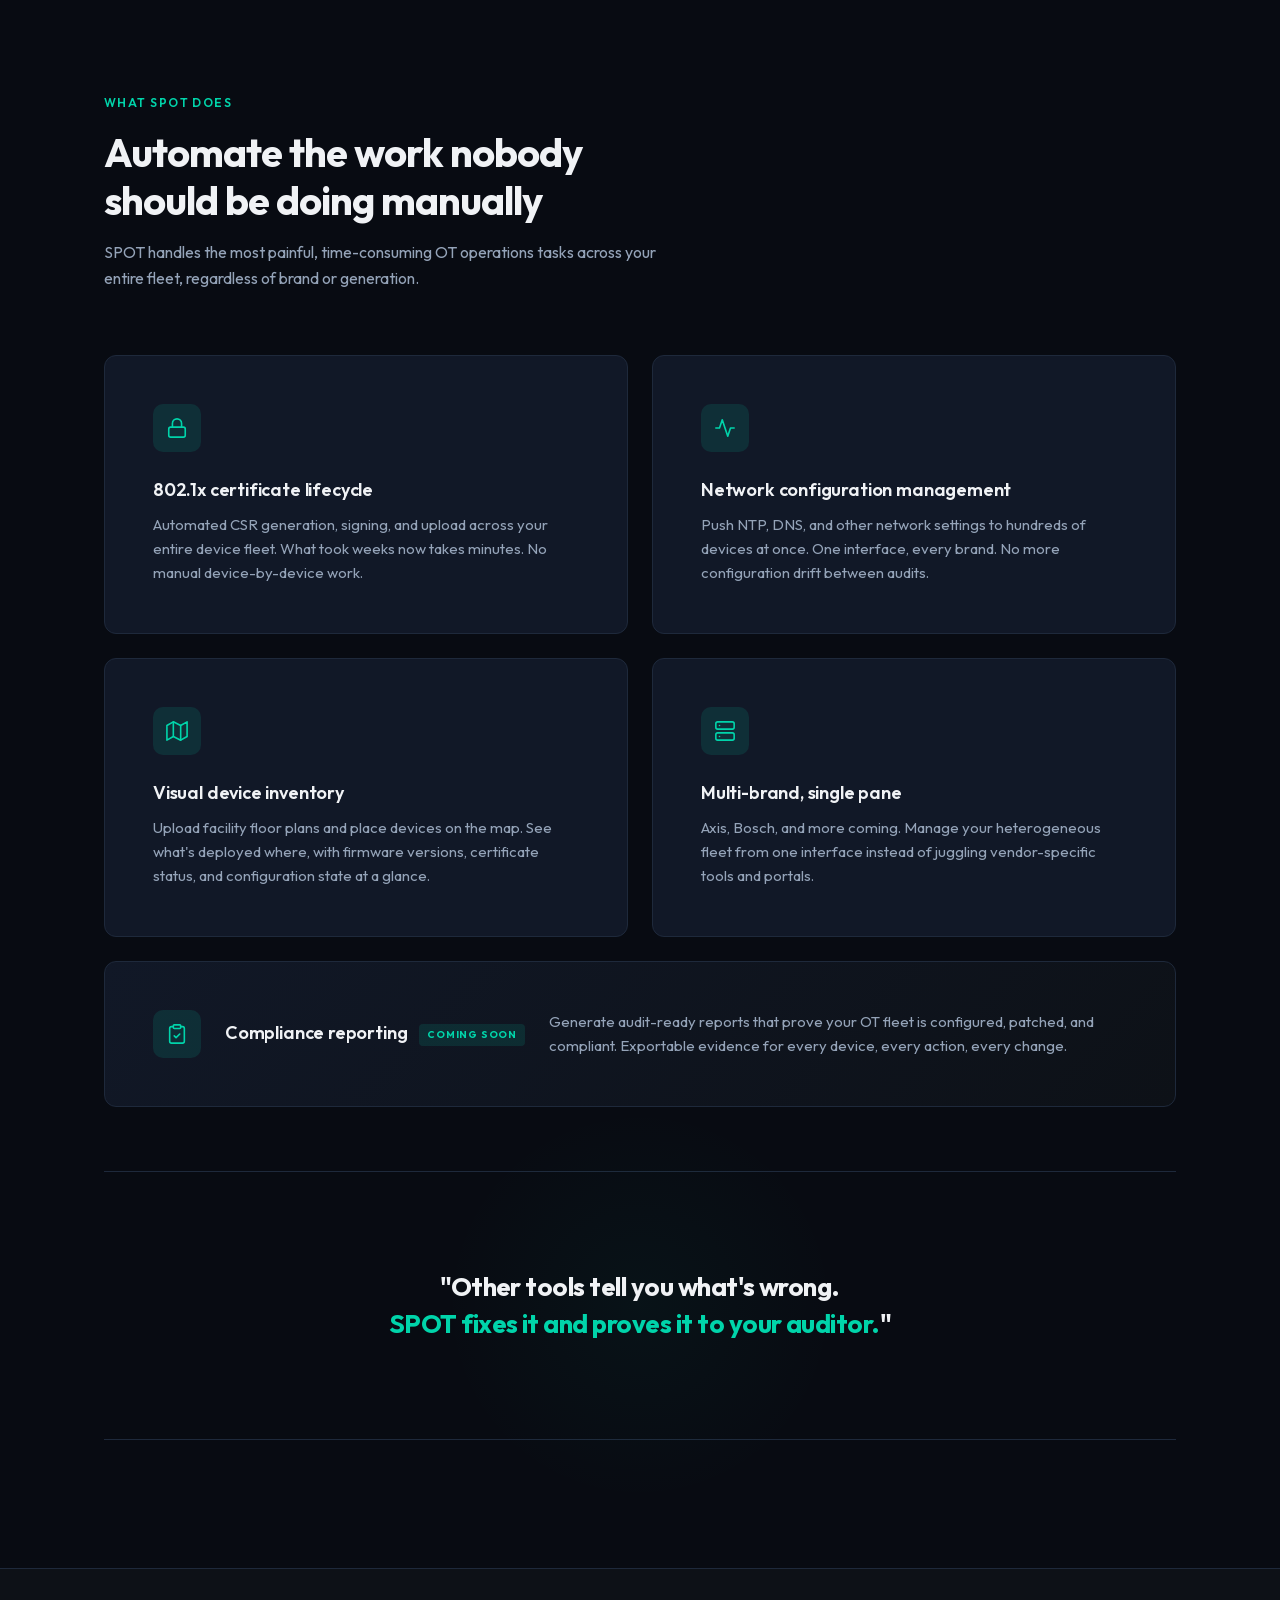
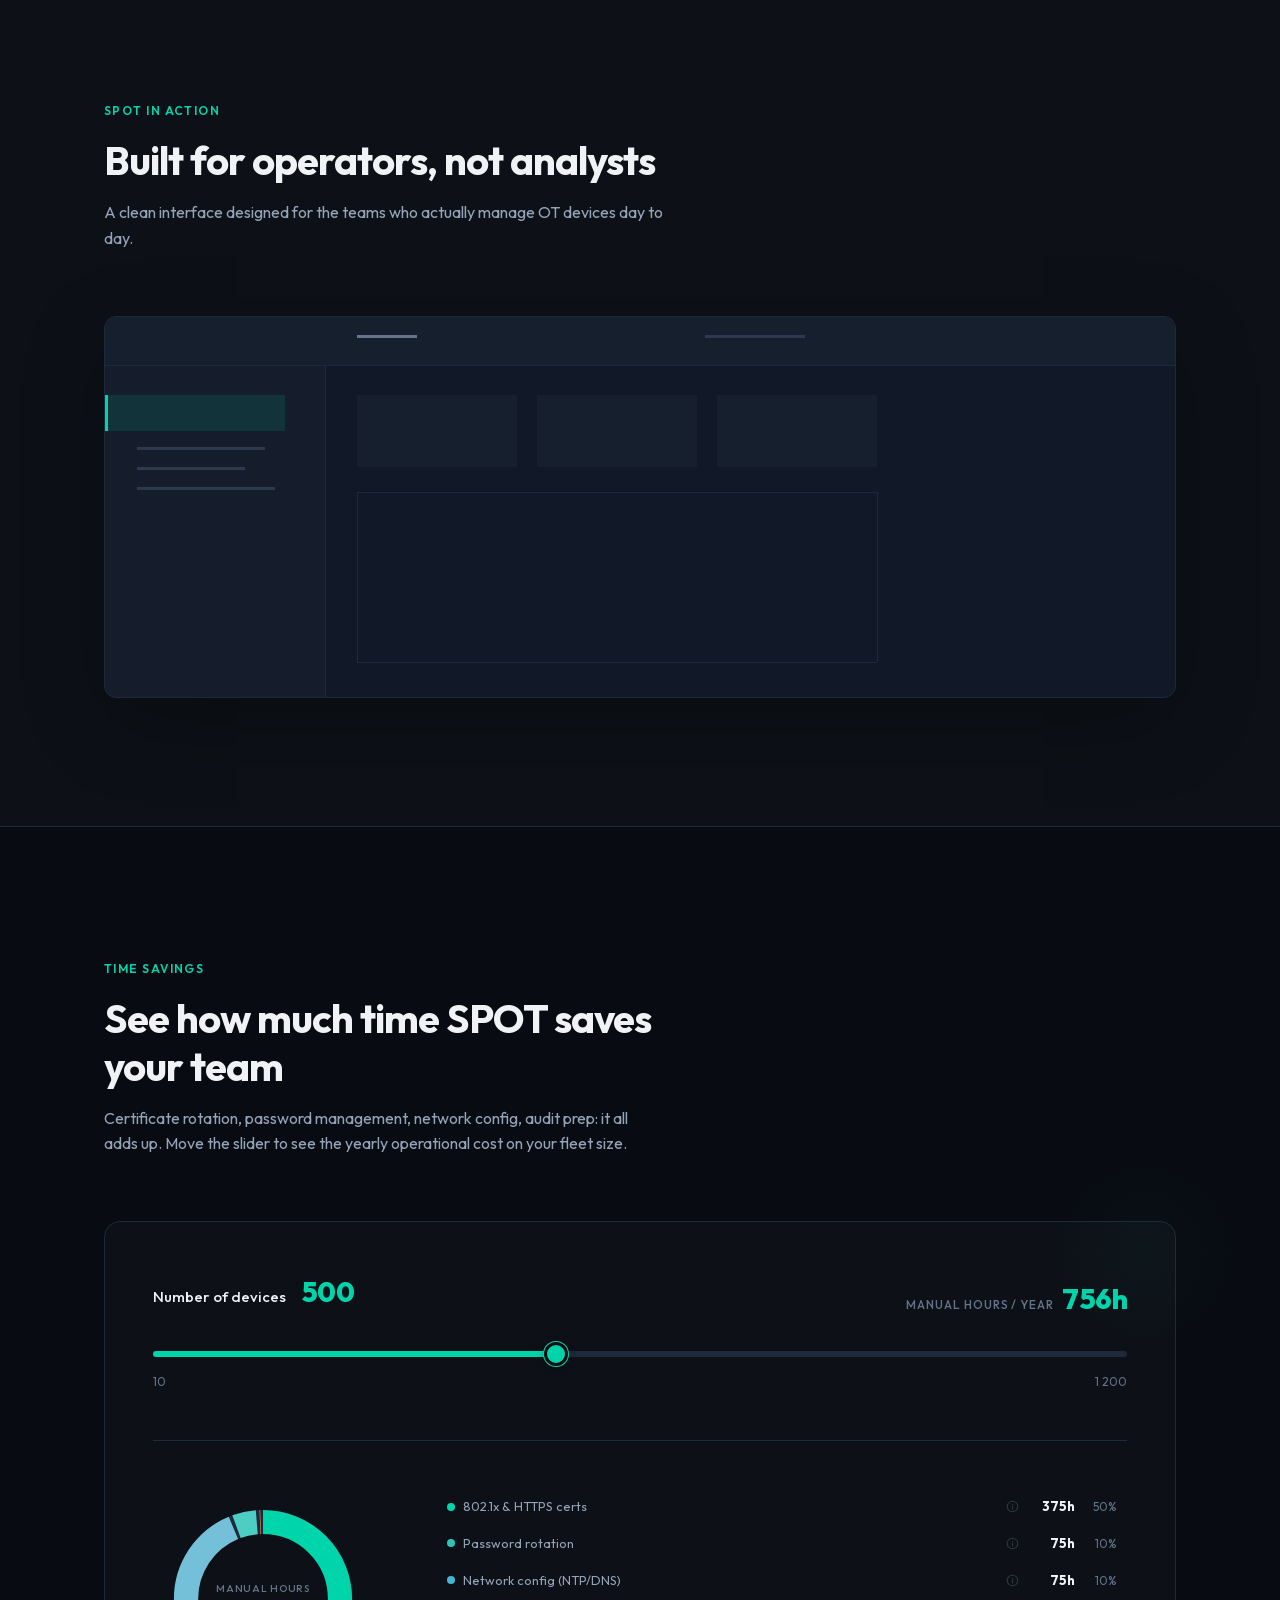
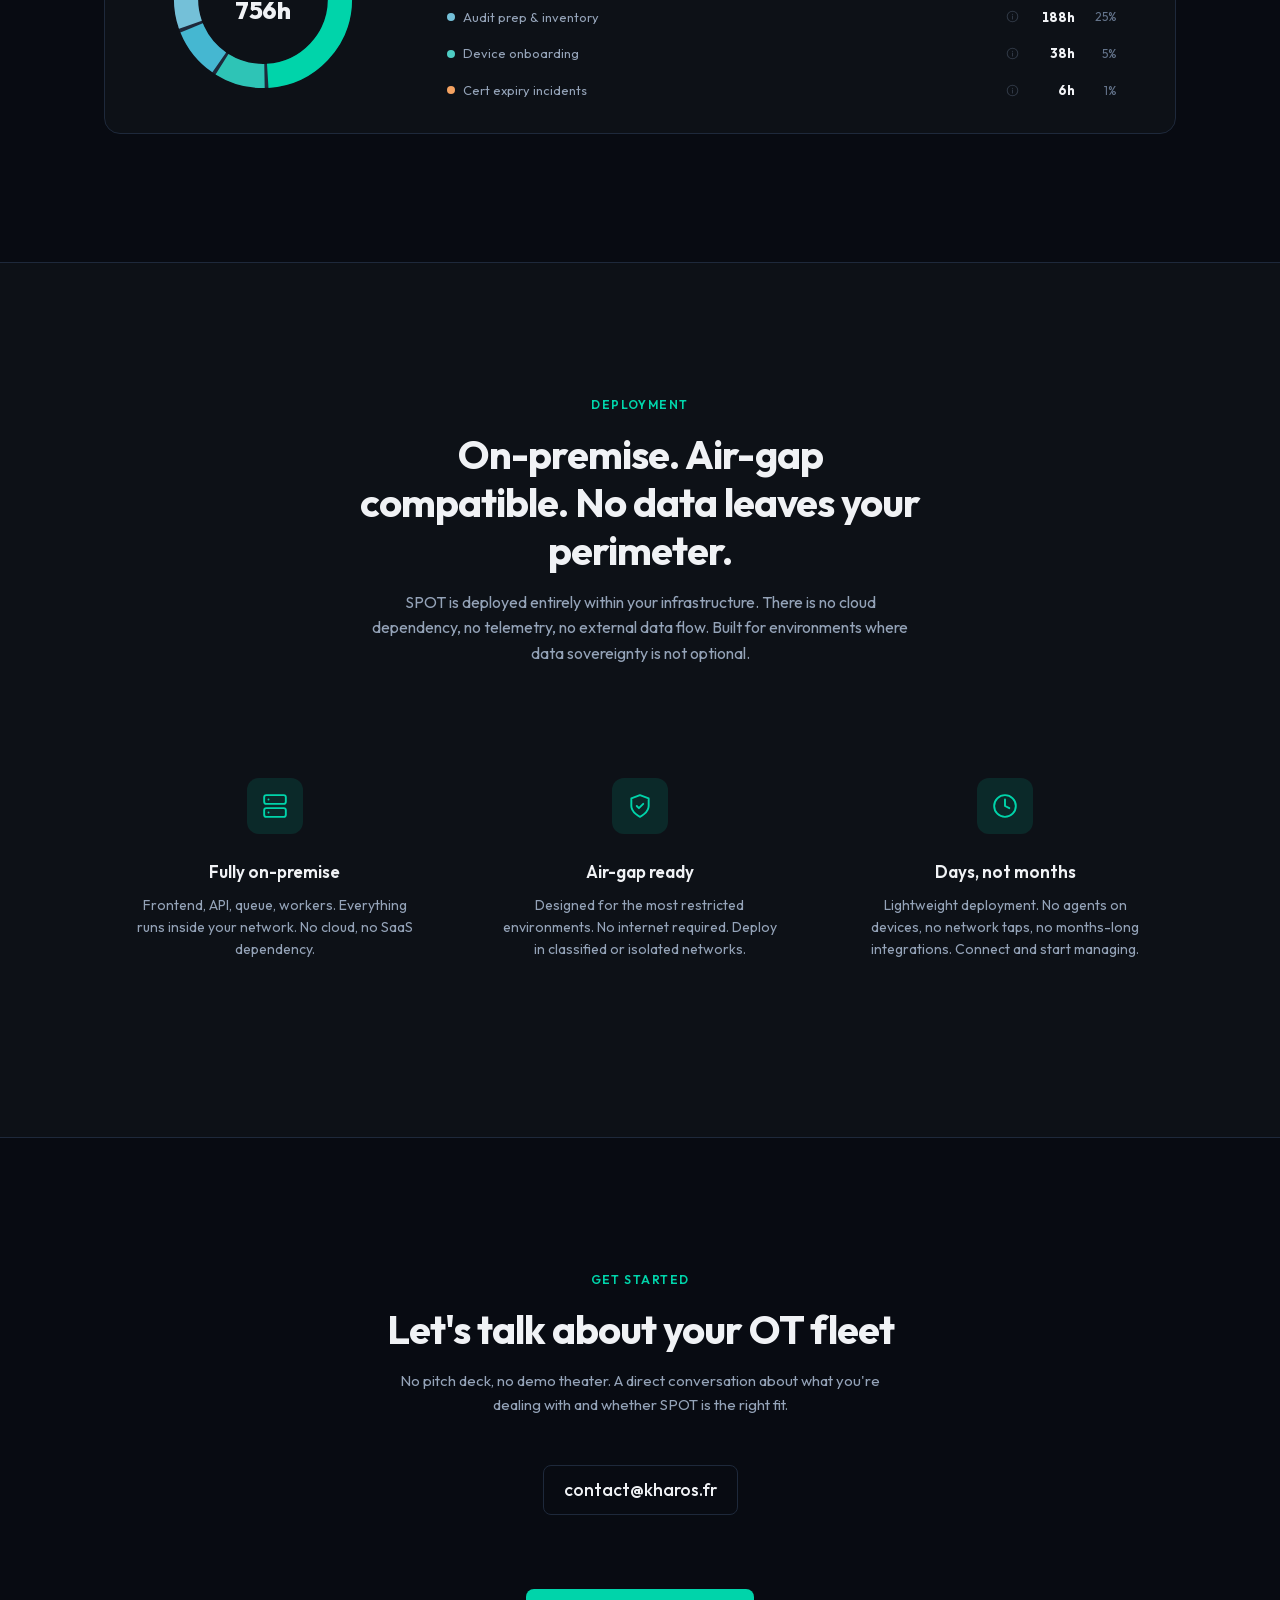
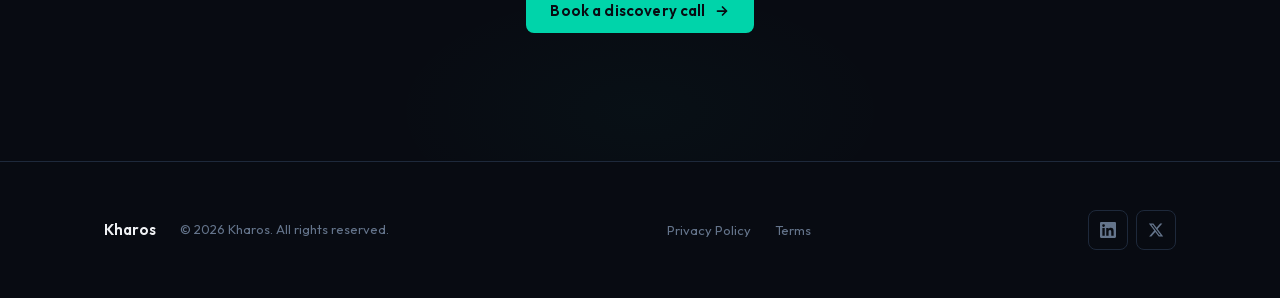
==== commit 7c9afe2d: "redesign savings calculator: inline hours display in slider header Moved the "Manual hours / year" r" ====
--- a/spot.html
+++ b/spot.html
@@ -266,22 +266,19 @@
         <div class="savings-calculator fade-in">
           <div class="calculator-slider-section">
             <div class="slider-header">
-              <label for="deviceSlider">Number of devices</label>
-              <span class="device-count" id="deviceCount">500</span>
+              <div class="slider-header-left">
+                <label for="deviceSlider">Number of devices</label>
+                <span class="device-count" id="deviceCount">500</span>
+              </div>
+              <div class="slider-header-right">
+                <span class="result-label">Manual hours / year</span>
+                <span class="result-value" id="manualHours">756</span>
+              </div>
             </div>
             <input type="range" class="slider" id="deviceSlider" min="10" max="1200" value="500" step="10" />
             <div class="slider-labels">
               <span>10</span>
               <span>1 200</span>
-            </div>
-          </div>
-
-          <div class="calculator-result">
-            <div class="result-row">
-              <div class="result-item result-total">
-                <span class="result-label">Manual hours / year</span>
-                <span class="result-value" id="manualHours">756</span>
-              </div>
             </div>
           </div>
 
--- a/spot.css
+++ b/spot.css
@@ -601,9 +601,16 @@
 
 .slider-header {
     display: flex;
-    align-items: baseline;
+    align-items: flex-end;
     justify-content: space-between;
     margin-bottom: var(--space-lg);
+    gap: var(--space-xl);
+}
+
+.slider-header-left {
+    display: flex;
+    align-items: baseline;
+    gap: var(--space-md);
 }
 
 .slider-header label {
@@ -617,8 +624,30 @@
     font-weight: 800;
     color: var(--accent);
     letter-spacing: -0.02em;
-    min-width: 80px;
-    text-align: right;
+}
+
+.slider-header-right {
+    display: flex;
+    align-items: baseline;
+    gap: var(--space-sm);
+    flex-shrink: 0;
+}
+
+.slider-header-right .result-label {
+    font-size: 0.75rem;
+    font-weight: 500;
+    color: var(--text-muted);
+    text-transform: uppercase;
+    letter-spacing: 0.08em;
+    white-space: nowrap;
+}
+
+.slider-header-right .result-value {
+    font-size: 1.75rem;
+    font-weight: 800;
+    color: var(--accent);
+    letter-spacing: -0.02em;
+    font-variant-numeric: tabular-nums;
 }
 
 .slider {
@@ -1049,6 +1078,19 @@
         padding: var(--space-lg);
         overflow: hidden; /* clip the ::before glow that bleeds 60px beyond the card edge */
     }
+    .slider-header {
+        flex-direction: column;
+        align-items: stretch;
+        gap: var(--space-md);
+    }
+    .slider-header-left {
+        justify-content: space-between;
+    }
+    .slider-header-right {
+        justify-content: space-between;
+        padding-top: var(--space-sm);
+        border-top: 1px solid var(--border);
+    }
     .savings-breakdown {
         grid-template-columns: 1fr;
         gap: var(--space-xl);
